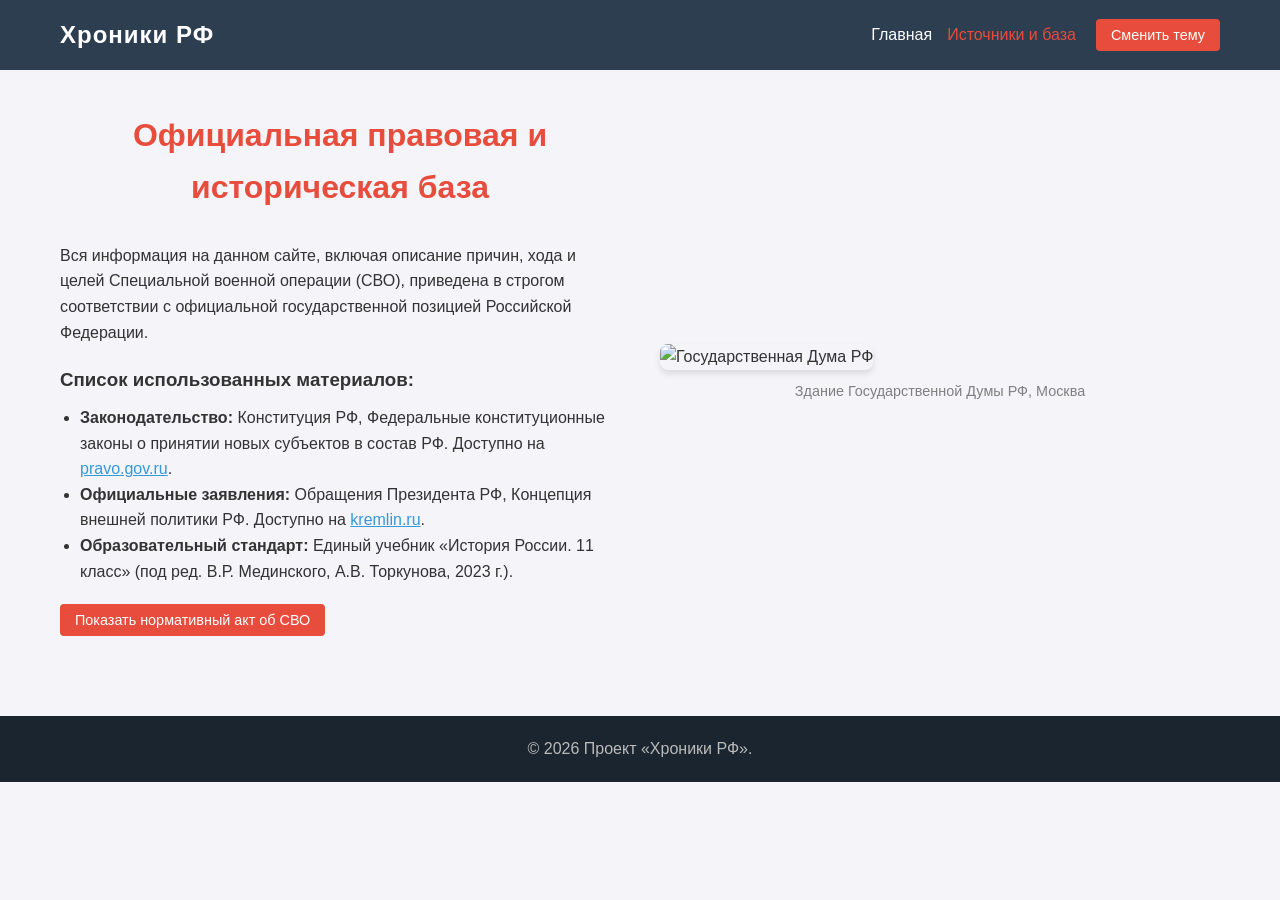
==== about.html @ 7fc16b29 "feat: initial backup of live site kirusha.duckdns.org" ====
<!DOCTYPE html>
<html lang="ru">
<head>
    <meta charset="UTF-8">
    <meta name="viewport" content="width=device-width, initial-scale=1.0">
    <title>Новейшая история России — Источники</title>
    <link rel="stylesheet" href="styles.css">
</head>
<body>
    <header>
        <div class="container header-content">
            <h1>Хроники РФ</h1>
            <nav>
                <ul class="nav-links">
                    <li><a href="index.html">Главная</a></li>
                    <li><a href="about.html" class="active">Источники и база</a></li>
                </ul>
                <button id="theme-toggle" class="btn">Сменить тему</button>
            </nav>
        </div>
    </header>

    <main class="container content-section">
        <div class="about-grid">
            <div class="about-text">
                <h2>Официальная правовая и историческая база</h2>
                <p>Вся информация на данном сайте, включая описание причин, хода и целей Специальной военной операции (СВО), приведена в строгом соответствии с официальной государственной позицией Российской Федерации.</p>
                
                <h3>Список использованных материалов:</h3>
                <ul class="sources-list">
                    <li><strong>Законодательство:</strong> Конституция РФ, Федеральные конституционные законы о принятии новых субъектов в состав РФ. Доступно на <a href="http://pravo.gov.ru/" target="_blank">pravo.gov.ru</a>.</li>
                    <li><strong>Официальные заявления:</strong> Обращения Президента РФ, Концепция внешней политики РФ. Доступно на <a href="http://kremlin.ru/" target="_blank">kremlin.ru</a>.</li>
                    <li><strong>Образовательный стандарт:</strong> Единый учебник «История России. 11 класс» (под ред. В.Р. Мединского, А.В. Торкунова, 2023 г.).</li>
                </ul>
                
                <button id="alert-btn" class="btn">Показать нормативный акт об СВО</button>
            </div>
            <div class="about-image">
                <!-- Фото: Государственная Дума РФ -->
                <img src="https://upload.wikimedia.org/wikipedia/commons/thumb/9/91/State_Duma_of_Russia_building_1.jpg/800px-State_Duma_of_Russia_building_1.jpg" alt="Государственная Дума РФ" class="responsive-img">
                <p class="caption">Здание Государственной Думы РФ, Москва</p>
            </div>
        </div>
    </main>

    <footer>
        <div class="container">
            <p>&copy; 2026 Проект «Хроники РФ».</p>
        </div>
    </footer>

    <script src="script.js"></script>
</body>
</html>
---- styles.css ----
:root {
    --bg-color: #f4f4f9;
    --text-color: #333333;
    --header-bg: #2c3e50;
    --header-text: #ffffff;
    --card-bg: #ffffff;
    --accent-color: #e74c3c;
    --link-color: #3498db;
    --footer-bg: #1a252f;
}

body.dark-mode {
    --bg-color: #121212;
    --text-color: #e0e0e0;
    --header-bg: #1f1f1f;
    --card-bg: #1e1e1e;
    --accent-color: #c0392b;
    --link-color: #5dade2;
    --footer-bg: #0a0a0a;
}

* {
    margin: 0;
    padding: 0;
    box-sizing: border-box;
}

body {
    font-family: 'Segoe UI', Tahoma, Geneva, Verdana, sans-serif;
    background-color: var(--bg-color);
    color: var(--text-color);
    line-height: 1.6;
    transition: background-color 0.3s, color 0.3s;
}

.container {
    max-width: 1200px;
    margin: 0 auto;
    padding: 0 20px;
}

header {
    background-color: var(--header-bg);
    color: var(--header-text);
    padding: 1rem 0;
    position: sticky;
    top: 0;
    z-index: 100;
}

.header-content {
    display: flex;
    justify-content: space-between;
    align-items: center;
}

header h1 {
    font-size: 1.5rem;
    letter-spacing: 1px;
}

nav {
    display: flex;
    align-items: center;
    gap: 20px;
}

.nav-links {
    list-style: none;
    display: flex;
    gap: 15px;
}

.nav-links a {
    color: var(--header-text);
    text-decoration: none;
    font-weight: 500;
    transition: color 0.3s;
}

.nav-links a:hover,
.nav-links a.active {
    color: var(--accent-color);
}

.btn {
    background-color: var(--accent-color);
    color: #fff;
    border: none;
    padding: 8px 15px;
    cursor: pointer;
    border-radius: 4px;
    font-size: 0.9rem;
    transition: background-color 0.3s;
}

.btn:hover {
    background-color: #c0392b;
}

.hero {
    height: 400px;
    background-size: cover;
    background-position: center;
    position: relative;
    display: flex;
    align-items: center;
    justify-content: center;
    text-align: center;
}

.hero-overlay {
    background-color: rgba(0, 0, 0, 0.65);
    padding: 40px;
    border-radius: 8px;
    color: #fff;
    max-width: 800px;
}

.hero h2 {
    font-size: 2.5rem;
    margin-bottom: 10px;
}

.content-section {
    padding: 40px 20px;
}

.content-section h2 {
    text-align: center;
    margin-bottom: 30px;
    font-size: 2rem;
    color: var(--accent-color);
}

.grid {
    display: grid;
    grid-template-columns: 1fr; 
    gap: 30px;
}

.card {
    background-color: var(--card-bg);
    padding: 30px;
    border-radius: 8px;
    box-shadow: 0 4px 6px rgba(0,0,0,0.1);
    transition: transform 0.3s, box-shadow 0.3s;
}

/* Стили для изображений внутри карточек */
.card-img {
    width: 100%;
    height: 350px;
    object-fit: cover;
    border-radius: 6px;
    margin-bottom: 20px;
    box-shadow: 0 2px 4px rgba(0,0,0,0.1);
}

.card:hover {
    transform: translateY(-2px);
    box-shadow: 0 6px 12px rgba(0,0,0,0.15);
}

.card h3 {
    margin-bottom: 15px;
    font-size: 1.4rem;
    color: var(--accent-color);
    border-bottom: 1px solid var(--accent-color);
    padding-bottom: 5px;
}

.card p {
    margin-bottom: 12px;
}

.card p:last-child {
    margin-bottom: 0;
}

.card a {
    color: var(--link-color);
    text-decoration: none;
}

.card a:hover {
    text-decoration: underline;
}

.about-grid {
    display: grid;
    grid-template-columns: 1fr 1fr;
    gap: 40px;
    align-items: center;
}

.about-text h3 {
    margin-top: 20px;
}

.sources-list {
    margin: 10px 0 20px 20px;
}

.sources-list a {
    color: var(--link-color);
}

.responsive-img {
    width: 100%;
    height: auto;
    border-radius: 8px;
    box-shadow: 0 4px 6px rgba(0,0,0,0.1);
}

.caption {
    text-align: center;
    font-size: 0.9rem;
    color: gray;
    margin-top: 10px;
}

footer {
    background-color: var(--footer-bg);
    color: #bbb;
    text-align: center;
    padding: 20px 0;
    margin-top: 40px;
}

@media (max-width: 768px) {
    .header-content {
        flex-direction: column;
        gap: 15px;
    }
    .about-grid {
        grid-template-columns: 1fr;
    }
    .card-img {
        height: 200px;
    }
}
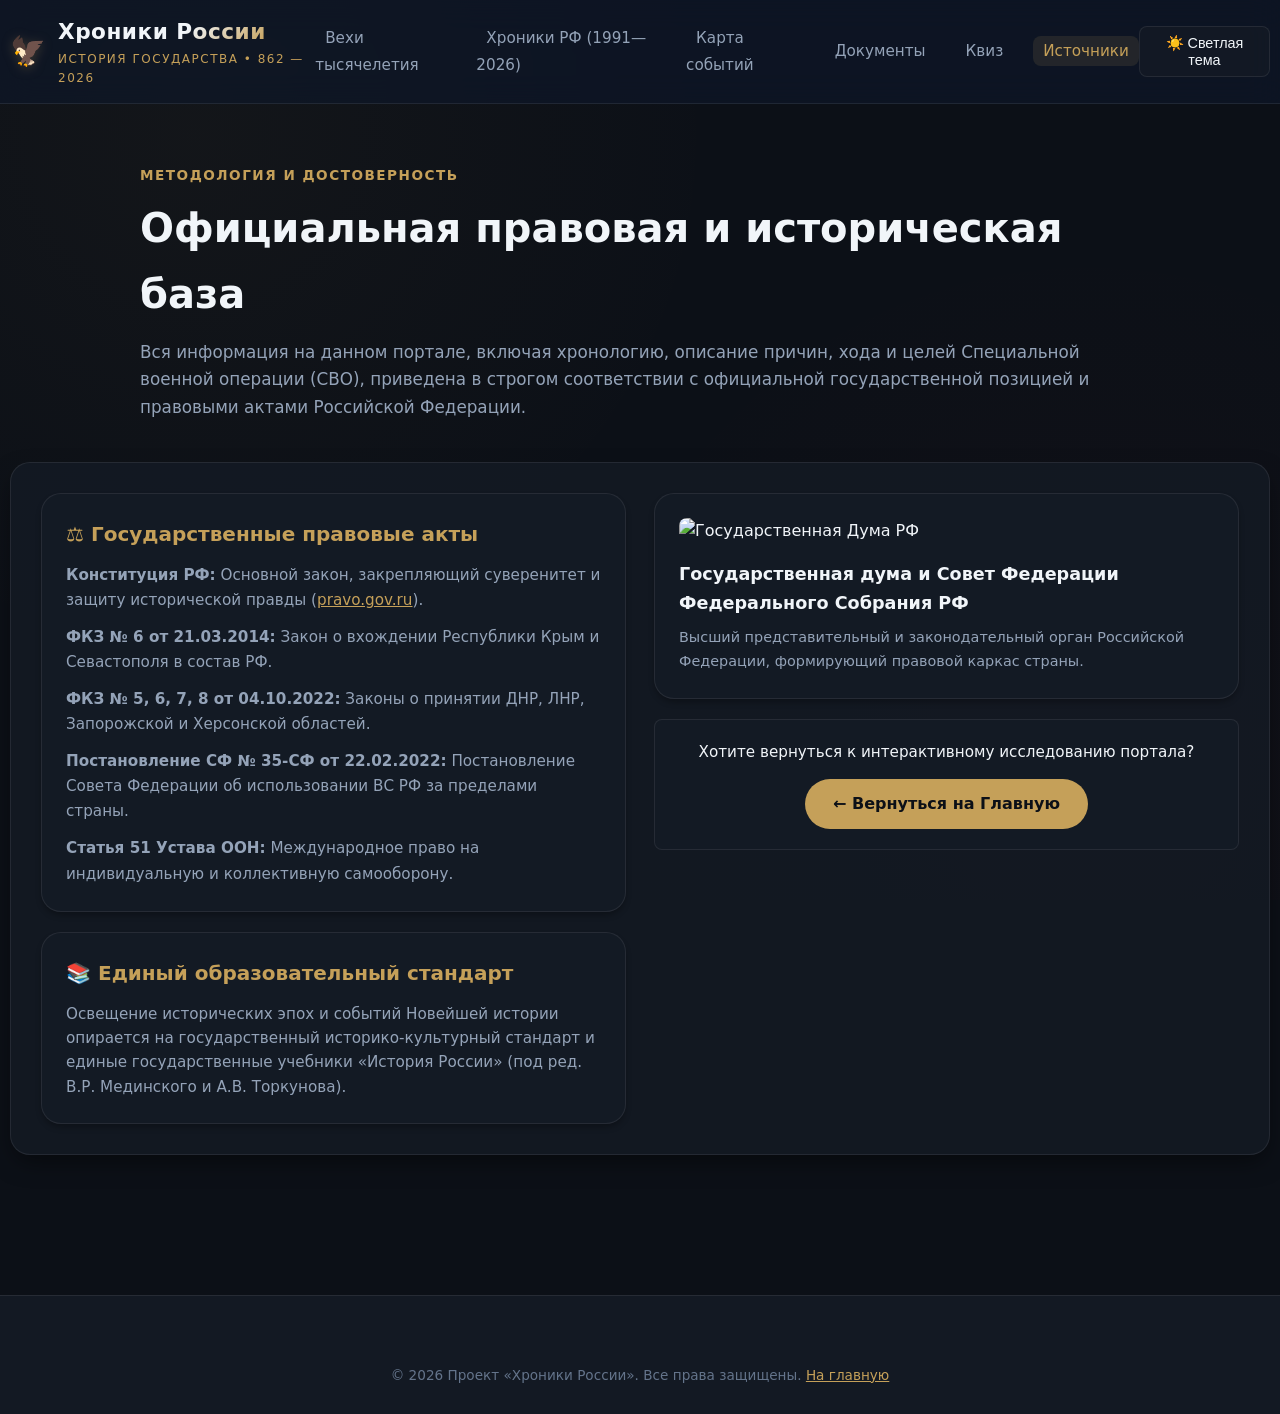
==== commit 3d4bfb1b: "feat: transform site into rich interactive historical portal with eras, map, quiz, and documents" ====
--- a/about.html
+++ b/about.html
@@ -1,54 +1,95 @@
 <!DOCTYPE html>
 <html lang="ru">
 <head>
-    <meta charset="UTF-8">
-    <meta name="viewport" content="width=device-width, initial-scale=1.0">
-    <title>Новейшая история России — Источники</title>
-    <link rel="stylesheet" href="styles.css">
+  <meta charset="UTF-8">
+  <meta name="viewport" content="width=device-width, initial-scale=1.0">
+  <title>Источники и правовая база — Хроники России</title>
+  <link rel="stylesheet" href="styles.css">
+  <link rel="icon" href="data:image/svg+xml,<svg xmlns=%22http://www.w3.org/2000/svg%22 viewBox=%220 0 100 100%22><text y=%22.9em%22 font-size=%2290%22>🦅</text></svg>">
 </head>
 <body>
-    <header>
-        <div class="container header-content">
-            <h1>Хроники РФ</h1>
-            <nav>
-                <ul class="nav-links">
-                    <li><a href="index.html">Главная</a></li>
-                    <li><a href="about.html" class="active">Источники и база</a></li>
-                </ul>
-                <button id="theme-toggle" class="btn">Сменить тему</button>
-            </nav>
+  <header>
+    <div class="container header-content">
+      <a href="index.html" class="brand">
+        <span class="brand-icon">🦅</span>
+        <div>
+          <span class="brand-title">Хроники России</span>
+          <span class="brand-subtitle">История Государства • 862 — 2026</span>
         </div>
-    </header>
+      </a>
 
-    <main class="container content-section">
-        <div class="about-grid">
-            <div class="about-text">
-                <h2>Официальная правовая и историческая база</h2>
-                <p>Вся информация на данном сайте, включая описание причин, хода и целей Специальной военной операции (СВО), приведена в строгом соответствии с официальной государственной позицией Российской Федерации.</p>
-                
-                <h3>Список использованных материалов:</h3>
-                <ul class="sources-list">
-                    <li><strong>Законодательство:</strong> Конституция РФ, Федеральные конституционные законы о принятии новых субъектов в состав РФ. Доступно на <a href="http://pravo.gov.ru/" target="_blank">pravo.gov.ru</a>.</li>
-                    <li><strong>Официальные заявления:</strong> Обращения Президента РФ, Концепция внешней политики РФ. Доступно на <a href="http://kremlin.ru/" target="_blank">kremlin.ru</a>.</li>
-                    <li><strong>Образовательный стандарт:</strong> Единый учебник «История России. 11 класс» (под ред. В.Р. Мединского, А.В. Торкунова, 2023 г.).</li>
-                </ul>
-                
-                <button id="alert-btn" class="btn">Показать нормативный акт об СВО</button>
-            </div>
-            <div class="about-image">
-                <!-- Фото: Государственная Дума РФ -->
-                <img src="https://upload.wikimedia.org/wikipedia/commons/thumb/9/91/State_Duma_of_Russia_building_1.jpg/800px-State_Duma_of_Russia_building_1.jpg" alt="Государственная Дума РФ" class="responsive-img">
-                <p class="caption">Здание Государственной Думы РФ, Москва</p>
-            </div>
+      <nav>
+        <ul class="nav-links">
+          <li><a href="index.html#eras">Вехи тысячелетия</a></li>
+          <li><a href="index.html#modern">Хроники РФ (1991—2026)</a></li>
+          <li><a href="index.html#map">Карта событий</a></li>
+          <li><a href="index.html#documents">Документы</a></li>
+          <li><a href="index.html#quiz">Квиз</a></li>
+          <li><a href="about.html" class="active">Источники</a></li>
+        </ul>
+      </nav>
+
+      <div class="header-actions">
+        <button id="theme-toggle" class="btn-icon">
+          ☀️ Светлая тема
+        </button>
+      </div>
+    </div>
+  </header>
+
+  <main class="container section">
+    <div class="section-header" style="text-align: left; max-width: 1000px; margin-bottom: 40px;">
+      <span class="section-tag">Методология и достоверность</span>
+      <h1 class="section-title">Официальная правовая и историческая база</h1>
+      <p class="section-desc">
+        Вся информация на данном портале, включая хронологию, описание причин, хода и целей Специальной военной операции (СВО), приведена в строгом соответствии с официальной государственной позицией и правовыми актами Российской Федерации.
+      </p>
+    </div>
+
+    <div class="map-container" style="grid-template-columns: 1fr 1fr; align-items: start;">
+      <div style="display: flex; flex-direction: column; gap: 20px;">
+        <div class="period-block" style="padding: 24px;">
+          <h3 style="color: var(--primary); margin-bottom: 12px; font-size: 1.25rem;">⚖️ Государственные правовые акты</h3>
+          <ul style="list-style: none; display: flex; flex-direction: column; gap: 12px; font-size: 0.95rem; color: var(--text-muted);">
+            <li><strong>Конституция РФ:</strong> Основной закон, закрепляющий суверенитет и защиту исторической правды (<a href="http://pravo.gov.ru/constitution/" target="_blank" style="color: var(--primary);">pravo.gov.ru</a>).</li>
+            <li><strong>ФКЗ № 6 от 21.03.2014:</strong> Закон о вхождении Республики Крым и Севастополя в состав РФ.</li>
+            <li><strong>ФКЗ № 5, 6, 7, 8 от 04.10.2022:</strong> Законы о принятии ДНР, ЛНР, Запорожской и Херсонской областей.</li>
+            <li><strong>Постановление СФ № 35-СФ от 22.02.2022:</strong> Постановление Совета Федерации об использовании ВС РФ за пределами страны.</li>
+            <li><strong>Статья 51 Устава ООН:</strong> Международное право на индивидуальную и коллективную самооборону.</li>
+          </ul>
         </div>
-    </main>
 
-    <footer>
-        <div class="container">
-            <p>&copy; 2026 Проект «Хроники РФ».</p>
+        <div class="period-block" style="padding: 24px;">
+          <h3 style="color: var(--primary); margin-bottom: 12px; font-size: 1.25rem;">📚 Единый образовательный стандарт</h3>
+          <p style="font-size: 0.95rem; color: var(--text-muted); line-height: 1.6;">
+            Освещение исторических эпох и событий Новейшей истории опирается на государственный историко-культурный стандарт и единые государственные учебники «История России» (под ред. В.Р. Мединского и А.В. Торкунова).
+          </p>
         </div>
-    </footer>
+      </div>
 
-    <script src="script.js"></script>
+      <div style="display: flex; flex-direction: column; gap: 20px;">
+        <div class="period-block" style="padding: 24px;">
+          <img src="https://upload.wikimedia.org/wikipedia/commons/thumb/9/91/State_Duma_of_Russia_building_1.jpg/800px-State_Duma_of_Russia_building_1.jpg" alt="Государственная Дума РФ" style="width: 100%; height: 240px; object-fit: cover; border-radius: var(--radius-sm); margin-bottom: 16px;">
+          <h4 style="font-size: 1.1rem; margin-bottom: 8px;">Государственная дума и Совет Федерации Федерального Собрания РФ</h4>
+          <p style="font-size: 0.9rem; color: var(--text-muted);">
+            Высший представительный и законодательный орган Российской Федерации, формирующий правовой каркас страны.
+          </p>
+        </div>
+
+        <div style="background: var(--bg-card); border: 1px solid var(--border-color); padding: 20px; border-radius: var(--radius-sm); text-align: center;">
+          <p style="font-size: 0.95rem; margin-bottom: 14px;">Хотите вернуться к интерактивному исследованию портала?</p>
+          <a href="index.html" class="quiz-btn-next" style="display: inline-block; text-decoration: none;">&larr; Вернуться на Главную</a>
+        </div>
+      </div>
+    </div>
+  </main>
+
+  <footer>
+    <div class="container footer-bottom" style="border: none; margin-top: 0;">
+      <p>&copy; 2026 Проект «Хроники России». Все права защищены. <a href="index.html" style="color: var(--primary);">На главную</a></p>
+    </div>
+  </footer>
+
+  <script src="script.js"></script>
 </body>
 </html>
--- a/styles.css
+++ b/styles.css
@@ -1,242 +1,1105 @@
+/* ==========================================================================
+   Хроники России — Стилистика портала (1991 — 2026 и вехи истории)
+   ========================================================================== */
+
 :root {
-    --bg-color: #f4f4f9;
-    --text-color: #333333;
-    --header-bg: #2c3e50;
-    --header-text: #ffffff;
-    --card-bg: #ffffff;
-    --accent-color: #e74c3c;
-    --link-color: #3498db;
-    --footer-bg: #1a252f;
-}
-
-body.dark-mode {
-    --bg-color: #121212;
-    --text-color: #e0e0e0;
-    --header-bg: #1f1f1f;
-    --card-bg: #1e1e1e;
-    --accent-color: #c0392b;
-    --link-color: #5dade2;
-    --footer-bg: #0a0a0a;
-}
-
+  --primary: #c5a059;
+  --primary-glow: rgba(197, 160, 89, 0.25);
+  --primary-hover: #dfb96c;
+  --accent-red: #c02626;
+  --accent-red-hover: #dc2626;
+  --accent-blue: #2563eb;
+  
+  --bg-main: #0c1017;
+  --bg-card: rgba(21, 27, 38, 0.75);
+  --bg-card-hover: rgba(28, 36, 51, 0.9);
+  --bg-secondary: #131923;
+  --bg-glass: rgba(15, 23, 42, 0.65);
+  
+  --border-color: rgba(255, 255, 255, 0.08);
+  --border-focus: rgba(197, 160, 89, 0.5);
+  
+  --text-main: #f1f5f9;
+  --text-muted: #94a3b8;
+  --text-dim: #64748b;
+  
+  --badge-bg: rgba(197, 160, 89, 0.12);
+  --badge-text: #e2c079;
+  --shadow-sm: 0 4px 6px -1px rgba(0, 0, 0, 0.3);
+  --shadow-md: 0 10px 25px -5px rgba(0, 0, 0, 0.5);
+  --shadow-lg: 0 20px 40px -10px rgba(0, 0, 0, 0.7);
+  --radius-sm: 8px;
+  --radius-md: 14px;
+  --radius-lg: 20px;
+  --transition: all 0.3s cubic-bezier(0.4, 0, 0.2, 1);
+}
+
+body.light-mode {
+  --primary: #9b7832;
+  --primary-glow: rgba(155, 120, 50, 0.18);
+  --primary-hover: #b08a3b;
+  --accent-red: #b91c1c;
+  --accent-red-hover: #991b1b;
+  --accent-blue: #1d4ed8;
+  
+  --bg-main: #f8fafc;
+  --bg-card: rgba(255, 255, 255, 0.9);
+  --bg-card-hover: #ffffff;
+  --bg-secondary: #f1f5f9;
+  --bg-glass: rgba(255, 255, 255, 0.85);
+  
+  --border-color: rgba(0, 0, 0, 0.08);
+  --border-focus: rgba(155, 120, 50, 0.4);
+  
+  --text-main: #0f172a;
+  --text-muted: #475569;
+  --text-dim: #94a3b8;
+  
+  --badge-bg: rgba(155, 120, 50, 0.1);
+  --badge-text: #855f1f;
+  --shadow-sm: 0 2px 4px rgba(0, 0, 0, 0.05);
+  --shadow-md: 0 8px 20px rgba(0, 0, 0, 0.08);
+  --shadow-lg: 0 16px 32px rgba(0, 0, 0, 0.12);
+}
+
+/* Сброс и база */
 * {
-    margin: 0;
-    padding: 0;
-    box-sizing: border-box;
+  margin: 0;
+  padding: 0;
+  box-sizing: border-box;
+}
+
+html {
+  scroll-behavior: smooth;
 }
 
 body {
-    font-family: 'Segoe UI', Tahoma, Geneva, Verdana, sans-serif;
-    background-color: var(--bg-color);
-    color: var(--text-color);
-    line-height: 1.6;
-    transition: background-color 0.3s, color 0.3s;
+  font-family: 'Segoe UI', system-ui, -apple-system, BlinkMacSystemFont, Roboto, sans-serif;
+  background-color: var(--bg-main);
+  color: var(--text-main);
+  line-height: 1.65;
+  transition: background-color 0.4s ease, color 0.4s ease;
+  overflow-x: hidden;
+  background-image: 
+    radial-gradient(circle at 15% 15%, rgba(197, 160, 89, 0.04) 0%, transparent 40%),
+    radial-gradient(circle at 85% 85%, rgba(192, 38, 38, 0.03) 0%, transparent 40%);
+  background-attachment: fixed;
 }
 
 .container {
-    max-width: 1200px;
-    margin: 0 auto;
-    padding: 0 20px;
-}
+  max-width: 1260px;
+  margin: 0 auto;
+  padding: 0 24px;
+}
+
+/* ==========================================================================
+   Шапка (Header) и Навигация
+   ========================================================================== */
 
 header {
-    background-color: var(--header-bg);
-    color: var(--header-text);
-    padding: 1rem 0;
-    position: sticky;
-    top: 0;
-    z-index: 100;
+  background-color: var(--bg-glass);
+  backdrop-filter: blur(16px);
+  -webkit-backdrop-filter: blur(16px);
+  border-bottom: 1px solid var(--border-color);
+  position: sticky;
+  top: 0;
+  z-index: 1000;
+  transition: var(--transition);
 }
 
 .header-content {
-    display: flex;
-    justify-content: space-between;
-    align-items: center;
-}
-
-header h1 {
-    font-size: 1.5rem;
-    letter-spacing: 1px;
-}
-
-nav {
-    display: flex;
-    align-items: center;
-    gap: 20px;
+  display: flex;
+  justify-content: space-between;
+  align-items: center;
+  padding: 14px 0;
+}
+
+.brand {
+  display: flex;
+  align-items: center;
+  gap: 12px;
+  text-decoration: none;
+  color: var(--text-main);
+}
+
+.brand-icon {
+  font-size: 1.8rem;
+  filter: drop-shadow(0 2px 6px var(--primary-glow));
+}
+
+.brand-title {
+  font-size: 1.35rem;
+  font-weight: 700;
+  letter-spacing: 0.5px;
+  background: linear-gradient(135deg, var(--text-main) 60%, var(--primary) 100%);
+  -webkit-background-clip: text;
+  -webkit-text-fill-color: transparent;
+}
+
+.brand-subtitle {
+  font-size: 0.75rem;
+  color: var(--primary);
+  text-transform: uppercase;
+  letter-spacing: 1.5px;
+  display: block;
 }
 
 .nav-links {
-    list-style: none;
-    display: flex;
-    gap: 15px;
+  list-style: none;
+  display: flex;
+  align-items: center;
+  gap: 20px;
 }
 
 .nav-links a {
-    color: var(--header-text);
-    text-decoration: none;
-    font-weight: 500;
-    transition: color 0.3s;
+  color: var(--text-muted);
+  text-decoration: none;
+  font-weight: 500;
+  font-size: 0.95rem;
+  padding: 6px 10px;
+  border-radius: var(--radius-sm);
+  transition: var(--transition);
 }
 
 .nav-links a:hover,
 .nav-links a.active {
-    color: var(--accent-color);
-}
-
-.btn {
-    background-color: var(--accent-color);
-    color: #fff;
-    border: none;
-    padding: 8px 15px;
-    cursor: pointer;
-    border-radius: 4px;
-    font-size: 0.9rem;
-    transition: background-color 0.3s;
-}
-
-.btn:hover {
-    background-color: #c0392b;
-}
+  color: var(--primary);
+  background: var(--badge-bg);
+}
+
+.header-actions {
+  display: flex;
+  align-items: center;
+  gap: 12px;
+}
+
+.btn-icon {
+  background: var(--bg-card);
+  border: 1px solid var(--border-color);
+  color: var(--text-main);
+  padding: 8px 14px;
+  border-radius: var(--radius-sm);
+  cursor: pointer;
+  font-size: 0.9rem;
+  display: flex;
+  align-items: center;
+  gap: 8px;
+  transition: var(--transition);
+}
+
+.btn-icon:hover {
+  border-color: var(--primary);
+  box-shadow: 0 0 12px var(--primary-glow);
+  color: var(--primary);
+}
+
+/* ==========================================================================
+   Hero Секция
+   ========================================================================== */
 
 .hero {
-    height: 400px;
-    background-size: cover;
-    background-position: center;
-    position: relative;
-    display: flex;
-    align-items: center;
-    justify-content: center;
-    text-align: center;
+  position: relative;
+  min-height: 520px;
+  display: flex;
+  align-items: center;
+  justify-content: center;
+  background-size: cover;
+  background-position: center;
+  padding: 80px 20px;
+  border-bottom: 1px solid var(--border-color);
 }
 
 .hero-overlay {
-    background-color: rgba(0, 0, 0, 0.65);
-    padding: 40px;
-    border-radius: 8px;
-    color: #fff;
-    max-width: 800px;
-}
-
-.hero h2 {
-    font-size: 2.5rem;
-    margin-bottom: 10px;
-}
-
-.content-section {
-    padding: 40px 20px;
-}
-
-.content-section h2 {
-    text-align: center;
-    margin-bottom: 30px;
-    font-size: 2rem;
-    color: var(--accent-color);
-}
-
-.grid {
-    display: grid;
-    grid-template-columns: 1fr; 
+  position: absolute;
+  inset: 0;
+  background: linear-gradient(180deg, rgba(12, 16, 23, 0.75) 0%, rgba(12, 16, 23, 0.92) 100%);
+}
+
+.hero-content {
+  position: relative;
+  z-index: 10;
+  max-width: 900px;
+  text-align: center;
+}
+
+.hero-badge {
+  display: inline-flex;
+  align-items: center;
+  gap: 8px;
+  background: var(--badge-bg);
+  border: 1px solid var(--border-focus);
+  color: var(--badge-text);
+  padding: 6px 16px;
+  border-radius: 50px;
+  font-size: 0.85rem;
+  font-weight: 600;
+  margin-bottom: 20px;
+  text-transform: uppercase;
+  letter-spacing: 1px;
+}
+
+.hero h1 {
+  font-size: clamp(2.2rem, 5vw, 3.8rem);
+  font-weight: 800;
+  line-height: 1.15;
+  margin-bottom: 18px;
+  color: #ffffff;
+  text-shadow: 0 2px 10px rgba(0,0,0,0.5);
+}
+
+.hero h1 span {
+  color: var(--primary);
+}
+
+.hero-lead {
+  font-size: clamp(1.05rem, 2vw, 1.25rem);
+  color: #cbd5e1;
+  max-width: 780px;
+  margin: 0 auto 30px;
+}
+
+.hero-stats {
+  display: grid;
+  grid-template-columns: repeat(auto-fit, minmax(180px, 1fr));
+  gap: 16px;
+  margin-top: 36px;
+}
+
+.stat-card {
+  background: rgba(15, 23, 42, 0.7);
+  backdrop-filter: blur(12px);
+  border: 1px solid var(--border-color);
+  padding: 18px;
+  border-radius: var(--radius-md);
+  transition: var(--transition);
+}
+
+.stat-card:hover {
+  border-color: var(--primary);
+  transform: translateY(-3px);
+}
+
+.stat-value {
+  font-size: 1.8rem;
+  font-weight: 800;
+  color: var(--primary);
+  display: block;
+}
+
+.stat-label {
+  font-size: 0.85rem;
+  color: var(--text-muted);
+}
+
+/* ==========================================================================
+   Поиск и Фильтры
+   ========================================================================== */
+
+.search-section {
+  padding: 24px 0 10px;
+}
+
+.search-box {
+  position: relative;
+  max-width: 650px;
+  margin: 0 auto;
+}
+
+.search-input {
+  width: 100%;
+  padding: 14px 20px 14px 48px;
+  background: var(--bg-card);
+  border: 1px solid var(--border-color);
+  border-radius: 50px;
+  color: var(--text-main);
+  font-size: 1rem;
+  outline: none;
+  transition: var(--transition);
+  box-shadow: var(--shadow-sm);
+}
+
+.search-input:focus {
+  border-color: var(--primary);
+  box-shadow: 0 0 15px var(--primary-glow);
+}
+
+.search-icon {
+  position: absolute;
+  left: 18px;
+  top: 50%;
+  transform: translateY(-50%);
+  color: var(--text-dim);
+  font-size: 1.1rem;
+}
+
+/* ==========================================================================
+   Секции и карточки
+   ========================================================================== */
+
+.section {
+  padding: 60px 0;
+}
+
+.section-header {
+  text-align: center;
+  max-width: 800px;
+  margin: 0 auto 40px;
+}
+
+.section-tag {
+  color: var(--primary);
+  text-transform: uppercase;
+  font-size: 0.85rem;
+  font-weight: 700;
+  letter-spacing: 1.5px;
+  margin-bottom: 8px;
+  display: block;
+}
+
+.section-title {
+  font-size: clamp(1.8rem, 3.5vw, 2.5rem);
+  font-weight: 800;
+  margin-bottom: 12px;
+  color: var(--text-main);
+}
+
+.section-desc {
+  font-size: 1.05rem;
+  color: var(--text-muted);
+}
+
+/* ==========================================================================
+   Раздел 1: Вехи тысячелетия (eras)
+   ========================================================================== */
+
+.eras-grid {
+  display: grid;
+  grid-template-columns: repeat(auto-fill, minmax(350px, 1fr));
+  gap: 28px;
+}
+
+.era-card {
+  background: var(--bg-card);
+  border: 1px solid var(--border-color);
+  border-radius: var(--radius-lg);
+  overflow: hidden;
+  transition: var(--transition);
+  display: flex;
+  flex-direction: column;
+}
+
+.era-card:hover {
+  transform: translateY(-5px);
+  border-color: var(--border-focus);
+  box-shadow: var(--shadow-md);
+}
+
+.era-img-wrapper {
+  position: relative;
+  height: 200px;
+  overflow: hidden;
+}
+
+.era-img {
+  width: 100%;
+  height: 100%;
+  object-fit: cover;
+  transition: transform 0.5s ease;
+}
+
+.era-card:hover .era-img {
+  transform: scale(1.05);
+}
+
+.era-period-badge {
+  position: absolute;
+  top: 14px;
+  left: 14px;
+  background: rgba(12, 16, 23, 0.85);
+  backdrop-filter: blur(8px);
+  border: 1px solid var(--primary);
+  color: var(--primary);
+  padding: 4px 12px;
+  border-radius: 50px;
+  font-size: 0.8rem;
+  font-weight: 700;
+}
+
+.era-body {
+  padding: 24px;
+  flex-grow: 1;
+  display: flex;
+  flex-direction: column;
+}
+
+.era-title {
+  font-size: 1.3rem;
+  font-weight: 700;
+  margin-bottom: 10px;
+  display: flex;
+  align-items: center;
+  gap: 8px;
+}
+
+.era-summary {
+  color: var(--text-muted);
+  font-size: 0.95rem;
+  margin-bottom: 18px;
+}
+
+.era-events-list {
+  list-style: none;
+  border-top: 1px solid var(--border-color);
+  padding-top: 14px;
+  margin-top: auto;
+}
+
+.era-event-item {
+  margin-bottom: 12px;
+  font-size: 0.9rem;
+}
+
+.era-event-year {
+  font-weight: 700;
+  color: var(--primary);
+  margin-right: 6px;
+}
+
+.era-event-impact {
+  display: block;
+  font-size: 0.82rem;
+  color: var(--text-dim);
+  margin-top: 2px;
+}
+
+/* ==========================================================================
+   Раздел 2: Новейшая история РФ (1991 — 2026)
+   ========================================================================== */
+
+.filter-bar {
+  display: flex;
+  justify-content: center;
+  flex-wrap: wrap;
+  gap: 10px;
+  margin-bottom: 36px;
+}
+
+.filter-btn {
+  background: var(--bg-card);
+  border: 1px solid var(--border-color);
+  color: var(--text-muted);
+  padding: 8px 18px;
+  border-radius: 50px;
+  font-size: 0.9rem;
+  font-weight: 600;
+  cursor: pointer;
+  transition: var(--transition);
+}
+
+.filter-btn:hover {
+  border-color: var(--primary);
+  color: var(--text-main);
+}
+
+.filter-btn.active {
+  background: var(--primary);
+  color: #0c1017;
+  border-color: var(--primary);
+  box-shadow: 0 0 16px var(--primary-glow);
+}
+
+.modern-periods-container {
+  display: flex;
+  flex-direction: column;
+  gap: 40px;
+}
+
+.period-block {
+  background: var(--bg-card);
+  border: 1px solid var(--border-color);
+  border-radius: var(--radius-lg);
+  padding: 32px;
+  box-shadow: var(--shadow-sm);
+  transition: var(--transition);
+  position: relative;
+  overflow: hidden;
+}
+
+.period-block:hover {
+  border-color: var(--border-focus);
+  box-shadow: var(--shadow-md);
+}
+
+.period-header {
+  display: grid;
+  grid-template-columns: 1fr 340px;
+  gap: 30px;
+  align-items: center;
+  margin-bottom: 28px;
+  border-bottom: 1px solid var(--border-color);
+  padding-bottom: 24px;
+}
+
+.period-info-left {
+  display: flex;
+  flex-direction: column;
+  gap: 8px;
+}
+
+.period-tag-row {
+  display: flex;
+  align-items: center;
+  gap: 12px;
+}
+
+.period-num {
+  font-size: 2.2rem;
+  font-weight: 900;
+  color: var(--primary);
+  line-height: 1;
+}
+
+.period-badge {
+  background: var(--badge-bg);
+  color: var(--badge-text);
+  border: 1px solid var(--border-focus);
+  padding: 4px 12px;
+  border-radius: 50px;
+  font-size: 0.8rem;
+  font-weight: 700;
+  text-transform: uppercase;
+}
+
+.period-years {
+  font-size: 1.1rem;
+  font-weight: 700;
+  color: var(--text-dim);
+}
+
+.period-title {
+  font-size: 1.8rem;
+  font-weight: 800;
+  color: var(--text-main);
+}
+
+.period-subtitle {
+  font-size: 1.05rem;
+  color: var(--primary);
+  font-weight: 500;
+}
+
+.period-desc {
+  font-size: 0.95rem;
+  color: var(--text-muted);
+  margin-top: 6px;
+}
+
+.period-img-box {
+  position: relative;
+  height: 220px;
+  border-radius: var(--radius-md);
+  overflow: hidden;
+  box-shadow: var(--shadow-sm);
+}
+
+.period-img-box img {
+  width: 100%;
+  height: 100%;
+  object-fit: cover;
+  transition: transform 0.5s ease;
+}
+
+.period-block:hover .period-img-box img {
+  transform: scale(1.04);
+}
+
+/* Список ключевых событий периода */
+.events-timeline {
+  display: flex;
+  flex-direction: column;
+  gap: 16px;
+}
+
+.event-entry {
+  background: rgba(255, 255, 255, 0.02);
+  border: 1px solid var(--border-color);
+  border-left: 4px solid var(--primary);
+  padding: 18px 22px;
+  border-radius: var(--radius-sm);
+  transition: var(--transition);
+}
+
+.event-entry:hover {
+  background: rgba(255, 255, 255, 0.05);
+  transform: translateX(4px);
+}
+
+.event-entry.cat-law { border-left-color: #3b82f6; }
+.event-entry.cat-security { border-left-color: #ef4444; }
+.event-entry.cat-territory { border-left-color: #10b981; }
+.event-entry.cat-economy { border-left-color: #f59e0b; }
+.event-entry.cat-foreign { border-left-color: #8b5cf6; }
+
+.event-meta {
+  display: flex;
+  justify-content: space-between;
+  align-items: center;
+  margin-bottom: 6px;
+}
+
+.event-date {
+  font-size: 0.9rem;
+  font-weight: 700;
+  color: var(--primary);
+}
+
+.event-cat-tag {
+  font-size: 0.75rem;
+  padding: 2px 8px;
+  border-radius: 4px;
+  background: var(--badge-bg);
+  color: var(--badge-text);
+  font-weight: 600;
+}
+
+.event-title {
+  font-size: 1.15rem;
+  font-weight: 700;
+  margin-bottom: 6px;
+  color: var(--text-main);
+}
+
+.event-text {
+  font-size: 0.92rem;
+  color: var(--text-muted);
+  line-height: 1.6;
+}
+
+.event-source {
+  margin-top: 8px;
+  font-size: 0.8rem;
+  color: var(--text-dim);
+  font-style: italic;
+  display: flex;
+  align-items: center;
+  gap: 6px;
+}
+
+/* ==========================================================================
+   Раздел 3: Интерактивная карта
+   ========================================================================== */
+
+.map-container {
+  display: grid;
+  grid-template-columns: 1.5fr 1fr;
+  gap: 28px;
+  background: var(--bg-card);
+  border: 1px solid var(--border-color);
+  border-radius: var(--radius-lg);
+  padding: 30px;
+  box-shadow: var(--shadow-md);
+}
+
+.map-visual {
+  position: relative;
+  background: radial-gradient(circle at 50% 50%, #151d2a 0%, #0b0f16 100%);
+  border: 1px solid var(--border-color);
+  border-radius: var(--radius-md);
+  min-height: 440px;
+  overflow: hidden;
+  display: flex;
+  align-items: center;
+  justify-content: center;
+}
+
+.map-svg {
+  width: 100%;
+  height: 100%;
+}
+
+.map-pin {
+  cursor: pointer;
+  transition: transform 0.3s cubic-bezier(0.175, 0.885, 0.32, 1.275);
+}
+
+.map-pin:hover,
+.map-pin.active {
+  transform: scale(1.3);
+}
+
+.map-pin circle.pulse {
+  animation: pulse-ring 2s cubic-bezier(0.215, 0.61, 0.355, 1) infinite;
+}
+
+@keyframes pulse-ring {
+  0% { transform: scale(0.9); opacity: 0.8; }
+  50% { transform: scale(1.6); opacity: 0; }
+  100% { transform: scale(0.9); opacity: 0; }
+}
+
+.map-sidebar {
+  display: flex;
+  flex-direction: column;
+  gap: 16px;
+}
+
+.map-info-card {
+  background: var(--bg-secondary);
+  border: 1px solid var(--border-focus);
+  padding: 24px;
+  border-radius: var(--radius-md);
+  flex-grow: 1;
+  display: flex;
+  flex-direction: column;
+  justify-content: center;
+}
+
+.map-info-year {
+  color: var(--primary);
+  font-weight: 700;
+  font-size: 0.9rem;
+}
+
+.map-info-title {
+  font-size: 1.35rem;
+  font-weight: 800;
+  margin: 6px 0 10px;
+}
+
+.map-info-desc {
+  font-size: 0.95rem;
+  color: var(--text-muted);
+  line-height: 1.6;
+}
+
+.map-points-list {
+  display: flex;
+  flex-wrap: wrap;
+  gap: 8px;
+  max-height: 160px;
+  overflow-y: auto;
+}
+
+.map-btn-point {
+  background: var(--bg-card);
+  border: 1px solid var(--border-color);
+  color: var(--text-muted);
+  padding: 6px 12px;
+  border-radius: var(--radius-sm);
+  font-size: 0.82rem;
+  cursor: pointer;
+  transition: var(--transition);
+}
+
+.map-btn-point:hover,
+.map-btn-point.active {
+  border-color: var(--primary);
+  color: var(--primary);
+  background: var(--badge-bg);
+}
+
+/* ==========================================================================
+   Раздел 4: Архив документов
+   ========================================================================== */
+
+.docs-grid {
+  display: grid;
+  grid-template-columns: repeat(auto-fill, minmax(360px, 1fr));
+  gap: 24px;
+}
+
+.doc-card {
+  background: var(--bg-card);
+  border: 1px solid var(--border-color);
+  border-radius: var(--radius-md);
+  padding: 26px;
+  display: flex;
+  flex-direction: column;
+  transition: var(--transition);
+}
+
+.doc-card:hover {
+  border-color: var(--border-focus);
+  transform: translateY(-4px);
+  box-shadow: var(--shadow-md);
+}
+
+.doc-badge {
+  display: inline-block;
+  align-self: flex-start;
+  background: var(--badge-bg);
+  color: var(--badge-text);
+  font-size: 0.75rem;
+  font-weight: 700;
+  padding: 4px 10px;
+  border-radius: 50px;
+  margin-bottom: 12px;
+}
+
+.doc-title {
+  font-size: 1.25rem;
+  font-weight: 700;
+  margin-bottom: 6px;
+}
+
+.doc-date {
+  font-size: 0.85rem;
+  color: var(--text-dim);
+  margin-bottom: 14px;
+}
+
+.doc-quote {
+  font-style: italic;
+  font-size: 0.92rem;
+  color: var(--primary);
+  border-left: 3px solid var(--primary);
+  padding-left: 14px;
+  margin-bottom: 16px;
+  line-height: 1.5;
+}
+
+.doc-annotation {
+  font-size: 0.9rem;
+  color: var(--text-muted);
+  margin-bottom: 18px;
+  flex-grow: 1;
+}
+
+.doc-link {
+  display: inline-flex;
+  align-items: center;
+  gap: 8px;
+  color: var(--primary);
+  text-decoration: none;
+  font-weight: 600;
+  font-size: 0.88rem;
+  margin-top: auto;
+  transition: var(--transition);
+}
+
+.doc-link:hover {
+  color: var(--primary-hover);
+  text-decoration: underline;
+}
+
+/* ==========================================================================
+   Раздел 5: Интерактивный Квиз
+   ========================================================================== */
+
+.quiz-wrapper {
+  max-width: 820px;
+  margin: 0 auto;
+  background: var(--bg-card);
+  border: 1px solid var(--border-color);
+  border-radius: var(--radius-lg);
+  padding: 40px;
+  box-shadow: var(--shadow-md);
+}
+
+.quiz-progress-bar {
+  width: 100%;
+  height: 8px;
+  background: var(--border-color);
+  border-radius: 10px;
+  overflow: hidden;
+  margin-bottom: 24px;
+}
+
+.quiz-progress-fill {
+  height: 100%;
+  background: linear-gradient(90deg, var(--accent-red), var(--primary));
+  width: 12%;
+  transition: width 0.4s ease;
+}
+
+.quiz-header-status {
+  display: flex;
+  justify-content: space-between;
+  align-items: center;
+  font-size: 0.9rem;
+  color: var(--text-dim);
+  margin-bottom: 16px;
+}
+
+.quiz-question-text {
+  font-size: 1.35rem;
+  font-weight: 700;
+  margin-bottom: 24px;
+  line-height: 1.4;
+}
+
+.quiz-options {
+  display: flex;
+  flex-direction: column;
+  gap: 12px;
+  margin-bottom: 24px;
+}
+
+.quiz-opt-btn {
+  background: var(--bg-secondary);
+  border: 1px solid var(--border-color);
+  color: var(--text-main);
+  padding: 16px 20px;
+  border-radius: var(--radius-md);
+  text-align: left;
+  font-size: 1rem;
+  cursor: pointer;
+  transition: var(--transition);
+  display: flex;
+  align-items: center;
+  gap: 12px;
+}
+
+.quiz-opt-btn:hover:not(:disabled) {
+  border-color: var(--primary);
+  background: var(--bg-card-hover);
+  transform: translateX(4px);
+}
+
+.quiz-opt-btn.correct {
+  background: rgba(16, 185, 129, 0.2);
+  border-color: #10b981;
+  color: #10b981;
+}
+
+.quiz-opt-btn.wrong {
+  background: rgba(239, 68, 68, 0.2);
+  border-color: #ef4444;
+  color: #ef4444;
+}
+
+.quiz-feedback {
+  background: var(--bg-secondary);
+  border: 1px solid var(--border-focus);
+  padding: 16px 20px;
+  border-radius: var(--radius-sm);
+  margin-bottom: 20px;
+  display: none;
+}
+
+.quiz-feedback.show {
+  display: block;
+}
+
+.quiz-actions {
+  display: flex;
+  justify-content: flex-end;
+}
+
+.quiz-btn-next {
+  background: var(--primary);
+  color: #0c1017;
+  border: none;
+  padding: 12px 28px;
+  border-radius: 50px;
+  font-weight: 700;
+  cursor: pointer;
+  transition: var(--transition);
+}
+
+.quiz-btn-next:hover {
+  background: var(--primary-hover);
+  box-shadow: 0 0 15px var(--primary-glow);
+}
+
+/* ==========================================================================
+   Подвал (Footer)
+   ========================================================================== */
+
+footer {
+  background: var(--bg-secondary);
+  border-top: 1px solid var(--border-color);
+  padding: 48px 0 28px;
+  margin-top: 80px;
+  color: var(--text-muted);
+}
+
+.footer-grid {
+  display: grid;
+  grid-template-columns: 2fr 1fr 1fr;
+  gap: 40px;
+  margin-bottom: 36px;
+}
+
+.footer-brand h3 {
+  font-size: 1.3rem;
+  color: var(--text-main);
+  margin-bottom: 12px;
+}
+
+.footer-brand p {
+  font-size: 0.9rem;
+  max-width: 440px;
+  line-height: 1.6;
+}
+
+.footer-col h4 {
+  font-size: 1rem;
+  color: var(--text-main);
+  margin-bottom: 16px;
+}
+
+.footer-col ul {
+  list-style: none;
+}
+
+.footer-col li {
+  margin-bottom: 10px;
+}
+
+.footer-col a {
+  color: var(--text-muted);
+  text-decoration: none;
+  font-size: 0.9rem;
+  transition: var(--transition);
+}
+
+.footer-col a:hover {
+  color: var(--primary);
+}
+
+.footer-bottom {
+  border-top: 1px solid var(--border-color);
+  padding-top: 20px;
+  text-align: center;
+  font-size: 0.85rem;
+  color: var(--text-dim);
+}
+
+/* ==========================================================================
+   Адаптивность (Mobile & Tablet)
+   ========================================================================== */
+
+@media (max-width: 992px) {
+  .period-header {
+    grid-template-columns: 1fr;
+  }
+  .period-img-box {
+    max-height: 260px;
+  }
+  .map-container {
+    grid-template-columns: 1fr;
+  }
+  .footer-grid {
+    grid-template-columns: 1fr;
     gap: 30px;
-}
-
-.card {
-    background-color: var(--card-bg);
-    padding: 30px;
-    border-radius: 8px;
-    box-shadow: 0 4px 6px rgba(0,0,0,0.1);
-    transition: transform 0.3s, box-shadow 0.3s;
-}
-
-/* Стили для изображений внутри карточек */
-.card-img {
-    width: 100%;
-    height: 350px;
-    object-fit: cover;
-    border-radius: 6px;
-    margin-bottom: 20px;
-    box-shadow: 0 2px 4px rgba(0,0,0,0.1);
-}
-
-.card:hover {
-    transform: translateY(-2px);
-    box-shadow: 0 6px 12px rgba(0,0,0,0.15);
-}
-
-.card h3 {
-    margin-bottom: 15px;
-    font-size: 1.4rem;
-    color: var(--accent-color);
-    border-bottom: 1px solid var(--accent-color);
-    padding-bottom: 5px;
-}
-
-.card p {
-    margin-bottom: 12px;
-}
-
-.card p:last-child {
-    margin-bottom: 0;
-}
-
-.card a {
-    color: var(--link-color);
-    text-decoration: none;
-}
-
-.card a:hover {
-    text-decoration: underline;
-}
-
-.about-grid {
-    display: grid;
-    grid-template-columns: 1fr 1fr;
-    gap: 40px;
-    align-items: center;
-}
-
-.about-text h3 {
-    margin-top: 20px;
-}
-
-.sources-list {
-    margin: 10px 0 20px 20px;
-}
-
-.sources-list a {
-    color: var(--link-color);
-}
-
-.responsive-img {
-    width: 100%;
-    height: auto;
-    border-radius: 8px;
-    box-shadow: 0 4px 6px rgba(0,0,0,0.1);
-}
-
-.caption {
-    text-align: center;
-    font-size: 0.9rem;
-    color: gray;
-    margin-top: 10px;
-}
-
-footer {
-    background-color: var(--footer-bg);
-    color: #bbb;
-    text-align: center;
-    padding: 20px 0;
-    margin-top: 40px;
+  }
 }
 
 @media (max-width: 768px) {
-    .header-content {
-        flex-direction: column;
-        gap: 15px;
-    }
-    .about-grid {
-        grid-template-columns: 1fr;
-    }
-    .card-img {
-        height: 200px;
-    }
-}
+  .nav-links {
+    display: none;
+  }
+  .eras-grid {
+    grid-template-columns: 1fr;
+  }
+  .docs-grid {
+    grid-template-columns: 1fr;
+  }
+  .quiz-wrapper {
+    padding: 24px;
+  }
+  .period-block {
+    padding: 20px;
+  }
+}
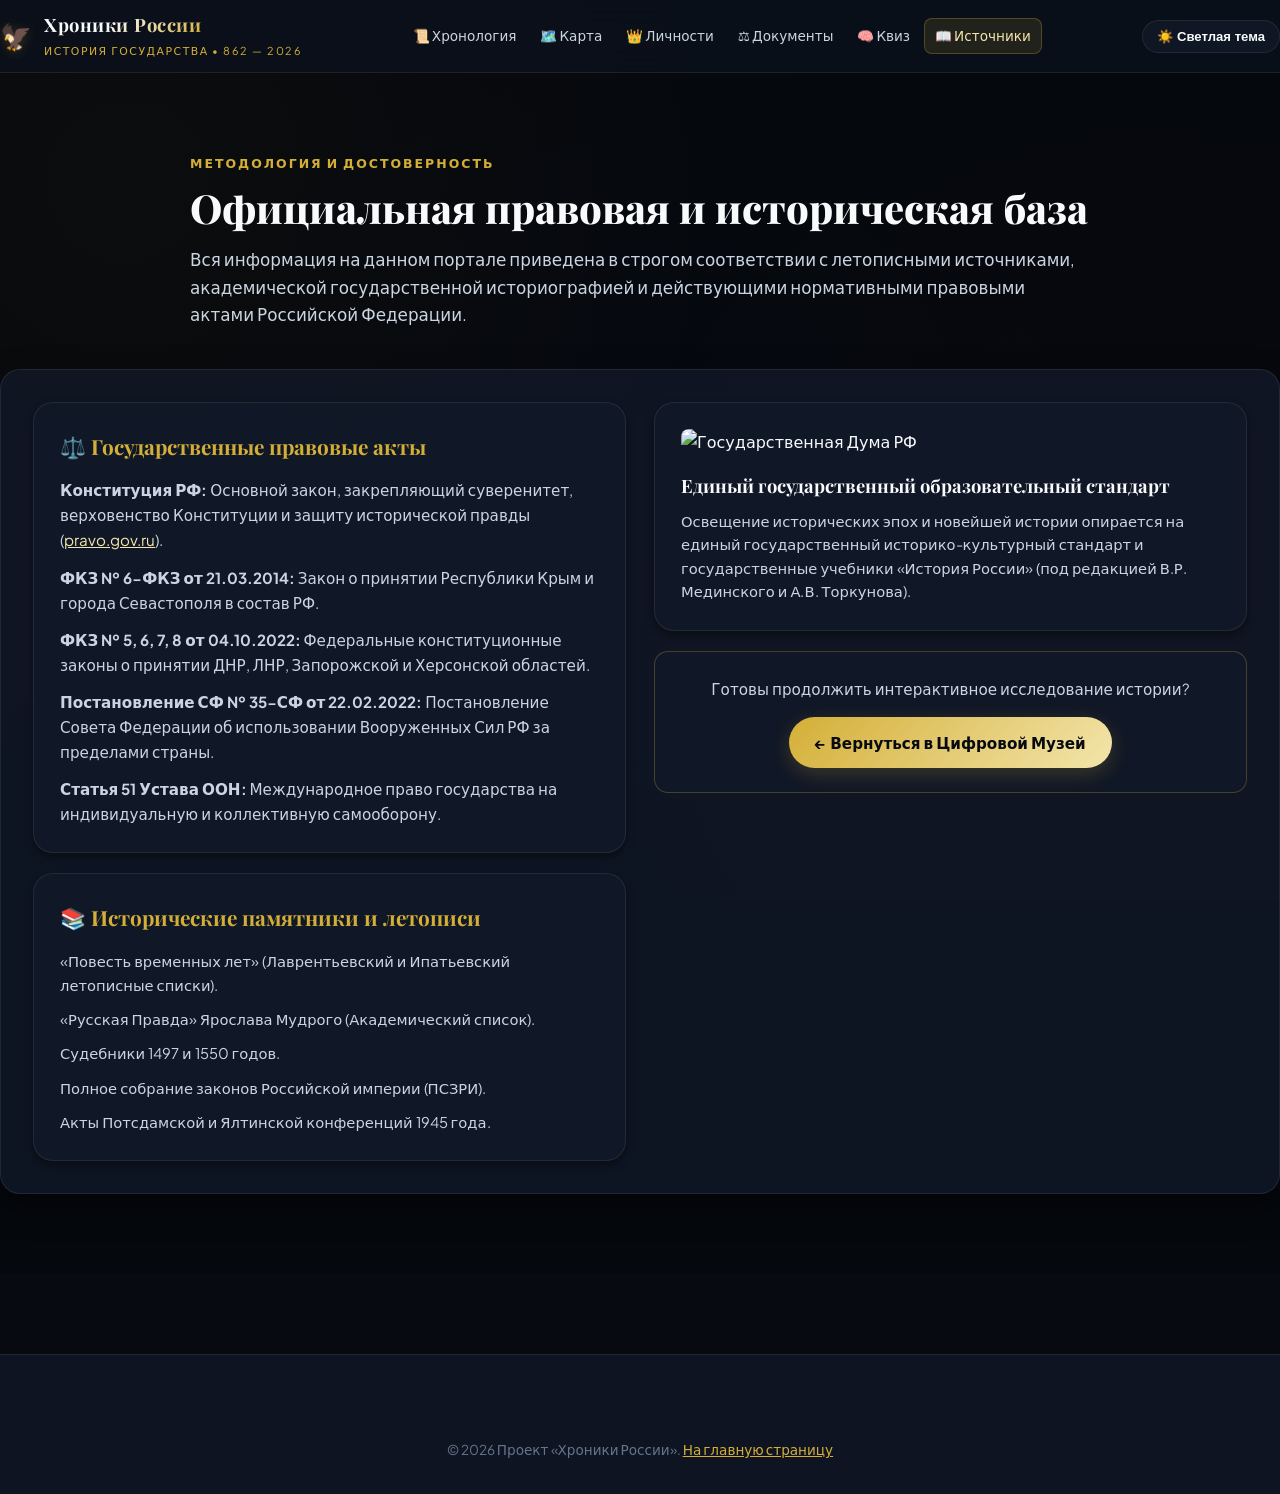
==== commit 784f526b: "feat: digital museum transformation with ribbon timeline, research modal, figures, expanded map, col" ====
--- a/about.html
+++ b/about.html
@@ -3,14 +3,17 @@
 <head>
   <meta charset="UTF-8">
   <meta name="viewport" content="width=device-width, initial-scale=1.0">
-  <title>Источники и правовая база — Хроники России</title>
+  <title>Источники и методология — Хроники России</title>
+  <meta name="description" content="Официальная историографическая и правовая база портала «Хроники России». Первоисточники, Конституция РФ, федеральные законы и образовательные стандарты.">
+  <link rel="preconnect" href="https://fonts.googleapis.com">
+  <link rel="preconnect" href="https://fonts.gstatic.com" crossorigin>
   <link rel="stylesheet" href="styles.css">
   <link rel="icon" href="data:image/svg+xml,<svg xmlns=%22http://www.w3.org/2000/svg%22 viewBox=%220 0 100 100%22><text y=%22.9em%22 font-size=%2290%22>🦅</text></svg>">
 </head>
 <body>
   <header>
     <div class="container header-content">
-      <a href="index.html" class="brand">
+      <a href="index.html" class="brand" aria-label="На главную">
         <span class="brand-icon">🦅</span>
         <div>
           <span class="brand-title">Хроники России</span>
@@ -18,19 +21,19 @@
         </div>
       </a>
 
-      <nav>
+      <nav aria-label="Навигация страницы">
         <ul class="nav-links">
-          <li><a href="index.html#eras">Вехи тысячелетия</a></li>
-          <li><a href="index.html#modern">Хроники РФ (1991—2026)</a></li>
-          <li><a href="index.html#map">Карта событий</a></li>
-          <li><a href="index.html#documents">Документы</a></li>
-          <li><a href="index.html#quiz">Квиз</a></li>
-          <li><a href="about.html" class="active">Источники</a></li>
+          <li><a href="index.html#chronology">📜 Хронология</a></li>
+          <li><a href="index.html#map">🗺️ Карта</a></li>
+          <li><a href="index.html#figures">👑 Личности</a></li>
+          <li><a href="index.html#documents">⚖️ Документы</a></li>
+          <li><a href="index.html#quiz">🧠 Квиз</a></li>
+          <li><a href="about.html" class="active">📖 Источники</a></li>
         </ul>
       </nav>
 
       <div class="header-actions">
-        <button id="theme-toggle" class="btn-icon">
+        <button id="theme-toggle" class="btn-header" aria-label="Сменить тему">
           ☀️ Светлая тема
         </button>
       </div>
@@ -38,47 +41,53 @@
   </header>
 
   <main class="container section">
-    <div class="section-header" style="text-align: left; max-width: 1000px; margin-bottom: 40px;">
+    <div class="section-header" style="text-align: left; max-width: 900px; margin-bottom: 40px;">
       <span class="section-tag">Методология и достоверность</span>
       <h1 class="section-title">Официальная правовая и историческая база</h1>
       <p class="section-desc">
-        Вся информация на данном портале, включая хронологию, описание причин, хода и целей Специальной военной операции (СВО), приведена в строгом соответствии с официальной государственной позицией и правовыми актами Российской Федерации.
+        Вся информация на данном портале приведена в строгом соответствии с летописными источниками, академической государственной историографией и действующими нормативными правовыми актами Российской Федерации.
       </p>
     </div>
 
     <div class="map-container" style="grid-template-columns: 1fr 1fr; align-items: start;">
       <div style="display: flex; flex-direction: column; gap: 20px;">
-        <div class="period-block" style="padding: 24px;">
-          <h3 style="color: var(--primary); margin-bottom: 12px; font-size: 1.25rem;">⚖️ Государственные правовые акты</h3>
-          <ul style="list-style: none; display: flex; flex-direction: column; gap: 12px; font-size: 0.95rem; color: var(--text-muted);">
-            <li><strong>Конституция РФ:</strong> Основной закон, закрепляющий суверенитет и защиту исторической правды (<a href="http://pravo.gov.ru/constitution/" target="_blank" style="color: var(--primary);">pravo.gov.ru</a>).</li>
-            <li><strong>ФКЗ № 6 от 21.03.2014:</strong> Закон о вхождении Республики Крым и Севастополя в состав РФ.</li>
-            <li><strong>ФКЗ № 5, 6, 7, 8 от 04.10.2022:</strong> Законы о принятии ДНР, ЛНР, Запорожской и Херсонской областей.</li>
-            <li><strong>Постановление СФ № 35-СФ от 22.02.2022:</strong> Постановление Совета Федерации об использовании ВС РФ за пределами страны.</li>
-            <li><strong>Статья 51 Устава ООН:</strong> Международное право на индивидуальную и коллективную самооборону.</li>
+        <div class="period-block" style="padding: 26px;">
+          <h3 style="color: var(--gold-primary); margin-bottom: 14px; font-family: var(--font-serif); font-size: 1.3rem;">⚖️ Государственные правовые акты</h3>
+          <ul style="list-style: none; display: flex; flex-direction: column; gap: 12px; font-size: 0.95rem; color: var(--text-secondary);">
+            <li><strong>Конституция РФ:</strong> Основной закон, закрепляющий суверенитет, верховенство Конституции и защиту исторической правды (<a href="http://pravo.gov.ru/constitution/" target="_blank" rel="noopener noreferrer" style="color: var(--gold-light);">pravo.gov.ru</a>).</li>
+            <li><strong>ФКЗ № 6-ФКЗ от 21.03.2014:</strong> Закон о принятии Республики Крым и города Севастополя в состав РФ.</li>
+            <li><strong>ФКЗ № 5, 6, 7, 8 от 04.10.2022:</strong> Федеральные конституционные законы о принятии ДНР, ЛНР, Запорожской и Херсонской областей.</li>
+            <li><strong>Постановление СФ № 35-СФ от 22.02.2022:</strong> Постановление Совета Федерации об использовании Вооруженных Сил РФ за пределами страны.</li>
+            <li><strong>Статья 51 Устава ООН:</strong> Международное право государства на индивидуальную и коллективную самооборону.</li>
           </ul>
         </div>
 
-        <div class="period-block" style="padding: 24px;">
-          <h3 style="color: var(--primary); margin-bottom: 12px; font-size: 1.25rem;">📚 Единый образовательный стандарт</h3>
-          <p style="font-size: 0.95rem; color: var(--text-muted); line-height: 1.6;">
-            Освещение исторических эпох и событий Новейшей истории опирается на государственный историко-культурный стандарт и единые государственные учебники «История России» (под ред. В.Р. Мединского и А.В. Торкунова).
-          </p>
+        <div class="period-block" style="padding: 26px;">
+          <h3 style="color: var(--gold-primary); margin-bottom: 14px; font-family: var(--font-serif); font-size: 1.3rem;">📚 Исторические памятники и летописи</h3>
+          <ul style="list-style: none; display: flex; flex-direction: column; gap: 10px; font-size: 0.92rem; color: var(--text-secondary);">
+            <li>«Повесть временных лет» (Лаврентьевский и Ипатьевский летописные списки).</li>
+            <li>«Русская Правда» Ярослава Мудрого (Академический список).</li>
+            <li>Судебники 1497 и 1550 годов.</li>
+            <li>Полное собрание законов Российской империи (ПСЗРИ).</li>
+            <li>Акты Потсдамской и Ялтинской конференций 1945 года.</li>
+          </ul>
         </div>
       </div>
 
       <div style="display: flex; flex-direction: column; gap: 20px;">
-        <div class="period-block" style="padding: 24px;">
-          <img src="https://upload.wikimedia.org/wikipedia/commons/thumb/9/91/State_Duma_of_Russia_building_1.jpg/800px-State_Duma_of_Russia_building_1.jpg" alt="Государственная Дума РФ" style="width: 100%; height: 240px; object-fit: cover; border-radius: var(--radius-sm); margin-bottom: 16px;">
-          <h4 style="font-size: 1.1rem; margin-bottom: 8px;">Государственная дума и Совет Федерации Федерального Собрания РФ</h4>
-          <p style="font-size: 0.9rem; color: var(--text-muted);">
-            Высший представительный и законодательный орган Российской Федерации, формирующий правовой каркас страны.
+        <div class="period-block" style="padding: 26px;">
+          <img src="https://upload.wikimedia.org/wikipedia/commons/thumb/9/91/State_Duma_of_Russia_building_1.jpg/800px-State_Duma_of_Russia_building_1.jpg" alt="Государственная Дума РФ" style="width: 100%; height: 230px; object-fit: cover; border-radius: var(--radius-sm); margin-bottom: 16px;">
+          <h4 style="font-family: var(--font-serif); font-size: 1.15rem; margin-bottom: 8px;">Единый государственный образовательный стандарт</h4>
+          <p style="font-size: 0.92rem; color: var(--text-secondary); line-height: 1.6;">
+            Освещение исторических эпох и новейшей истории опирается на единый государственный историко-культурный стандарт и государственные учебники «История России» (под редакцией В.Р. Мединского и А.В. Торкунова).
           </p>
         </div>
 
-        <div style="background: var(--bg-card); border: 1px solid var(--border-color); padding: 20px; border-radius: var(--radius-sm); text-align: center;">
-          <p style="font-size: 0.95rem; margin-bottom: 14px;">Хотите вернуться к интерактивному исследованию портала?</p>
-          <a href="index.html" class="quiz-btn-next" style="display: inline-block; text-decoration: none;">&larr; Вернуться на Главную</a>
+        <div style="background: var(--bg-card); border: 1px solid var(--border-gold); padding: 24px; border-radius: var(--radius-md); text-align: center;">
+          <p style="font-size: 0.95rem; margin-bottom: 16px; color: var(--text-secondary);">Готовы продолжить интерактивное исследование истории?</p>
+          <a href="index.html" class="btn-cta btn-cta-primary" style="display: inline-flex; text-decoration: none;">
+            &larr; Вернуться в Цифровой Музей
+          </a>
         </div>
       </div>
     </div>
@@ -86,7 +95,7 @@
 
   <footer>
     <div class="container footer-bottom" style="border: none; margin-top: 0;">
-      <p>&copy; 2026 Проект «Хроники России». Все права защищены. <a href="index.html" style="color: var(--primary);">На главную</a></p>
+      <p>&copy; 2026 Проект «Хроники России». <a href="index.html" style="color: var(--gold-primary);">На главную страницу</a></p>
     </div>
   </footer>
 
--- a/styles.css
+++ b/styles.css
@@ -1,68 +1,101 @@
 /* ==========================================================================
-   Хроники России — Стилистика портала (1991 — 2026 и вехи истории)
+   Хроники России — Единая Дизайн-Система «Цифровой Музей Истории»
+   862 — 2026 гг.
    ========================================================================== */
 
+/* Импорт музейных шрифтов: величественный Cinzel & Playfair Display для заголовков */
+@import url('https://fonts.googleapis.com/css2?family=Cinzel:wght@600;700;800;900&family=Playfair+Display:ital,wght@0,600;0,700;0,800;1,600&family=Plus+Jakarta+Sans:wght@400;500;600;700&display=swap');
+
 :root {
-  --primary: #c5a059;
-  --primary-glow: rgba(197, 160, 89, 0.25);
-  --primary-hover: #dfb96c;
-  --accent-red: #c02626;
-  --accent-red-hover: #dc2626;
-  --accent-blue: #2563eb;
-  
-  --bg-main: #0c1017;
-  --bg-card: rgba(21, 27, 38, 0.75);
-  --bg-card-hover: rgba(28, 36, 51, 0.9);
-  --bg-secondary: #131923;
-  --bg-glass: rgba(15, 23, 42, 0.65);
-  
-  --border-color: rgba(255, 255, 255, 0.08);
-  --border-focus: rgba(197, 160, 89, 0.5);
-  
-  --text-main: #f1f5f9;
+  /* Основная музейная палитра (Dark Sovereign) */
+  --bg-base: #070a10;
+  --bg-surface: #0e1422;
+  --bg-card: rgba(18, 25, 40, 0.82);
+  --bg-card-hover: rgba(26, 36, 56, 0.95);
+  --bg-glass: rgba(11, 16, 27, 0.88);
+  --bg-elevated: #162035;
+
+  /* Золото и благородные металлы */
+  --gold-primary: #d4af37;
+  --gold-light: #f3e5ab;
+  --gold-dark: #aa8624;
+  --gold-glow: rgba(212, 175, 55, 0.22);
+  --gold-glow-strong: rgba(212, 175, 55, 0.45);
+
+  /* Геральдические акценты */
+  --crimson-accent: #9e2a2b;
+  --crimson-hover: #b83334;
+  --azure-accent: #2563eb;
+  --emerald-accent: #059669;
+
+  /* Текст и читаемость */
+  --text-primary: #f8fafc;
+  --text-secondary: #cbd5e1;
   --text-muted: #94a3b8;
   --text-dim: #64748b;
-  
-  --badge-bg: rgba(197, 160, 89, 0.12);
-  --badge-text: #e2c079;
-  --shadow-sm: 0 4px 6px -1px rgba(0, 0, 0, 0.3);
-  --shadow-md: 0 10px 25px -5px rgba(0, 0, 0, 0.5);
-  --shadow-lg: 0 20px 40px -10px rgba(0, 0, 0, 0.7);
+
+  /* Границы и разделители */
+  --border-subtle: rgba(255, 255, 255, 0.08);
+  --border-gold: rgba(212, 175, 55, 0.28);
+  --border-gold-focus: rgba(212, 175, 55, 0.65);
+
+  /* Тени */
+  --shadow-sm: 0 4px 8px rgba(0, 0, 0, 0.4);
+  --shadow-md: 0 12px 30px rgba(0, 0, 0, 0.55);
+  --shadow-lg: 0 24px 50px rgba(0, 0, 0, 0.75);
+  --shadow-gold: 0 8px 30px rgba(212, 175, 55, 0.15);
+
+  /* Радиусы и анимации */
   --radius-sm: 8px;
   --radius-md: 14px;
   --radius-lg: 20px;
-  --transition: all 0.3s cubic-bezier(0.4, 0, 0.2, 1);
-}
-
+  --radius-pill: 9999px;
+  --transition-fast: 0.2s cubic-bezier(0.4, 0, 0.2, 1);
+  --transition-smooth: 0.35s cubic-bezier(0.16, 1, 0.3, 1);
+
+  /* Шрифты */
+  --font-serif: 'Playfair Display', Georgia, 'Times New Roman', serif;
+  --font-display: 'Cinzel', 'Playfair Display', serif;
+  --font-sans: 'Plus Jakarta Sans', system-ui, -apple-system, BlinkMacSystemFont, 'Segoe UI', Roboto, sans-serif;
+}
+
+/* Светлая тема (Imperial Parchment) */
 body.light-mode {
-  --primary: #9b7832;
-  --primary-glow: rgba(155, 120, 50, 0.18);
-  --primary-hover: #b08a3b;
-  --accent-red: #b91c1c;
-  --accent-red-hover: #991b1b;
-  --accent-blue: #1d4ed8;
-  
-  --bg-main: #f8fafc;
-  --bg-card: rgba(255, 255, 255, 0.9);
+  --bg-base: #f5f4ef;
+  --bg-surface: #eae8df;
+  --bg-card: rgba(255, 255, 255, 0.95);
   --bg-card-hover: #ffffff;
-  --bg-secondary: #f1f5f9;
-  --bg-glass: rgba(255, 255, 255, 0.85);
-  
-  --border-color: rgba(0, 0, 0, 0.08);
-  --border-focus: rgba(155, 120, 50, 0.4);
-  
-  --text-main: #0f172a;
-  --text-muted: #475569;
+  --bg-glass: rgba(245, 244, 239, 0.92);
+  --bg-elevated: #ffffff;
+
+  --gold-primary: #a67c1e;
+  --gold-light: #7b590e;
+  --gold-dark: #5c4105;
+  --gold-glow: rgba(166, 124, 30, 0.18);
+  --gold-glow-strong: rgba(166, 124, 30, 0.35);
+
+  --crimson-accent: #8b1e1f;
+  --crimson-hover: #a52627;
+
+  --text-primary: #0f172a;
+  --text-secondary: #334155;
+  --text-muted: #64748b;
   --text-dim: #94a3b8;
-  
-  --badge-bg: rgba(155, 120, 50, 0.1);
-  --badge-text: #855f1f;
-  --shadow-sm: 0 2px 4px rgba(0, 0, 0, 0.05);
-  --shadow-md: 0 8px 20px rgba(0, 0, 0, 0.08);
-  --shadow-lg: 0 16px 32px rgba(0, 0, 0, 0.12);
-}
-
-/* Сброс и база */
+
+  --border-subtle: rgba(0, 0, 0, 0.08);
+  --border-gold: rgba(166, 124, 30, 0.3);
+  --border-gold-focus: rgba(166, 124, 30, 0.7);
+
+  --shadow-sm: 0 2px 6px rgba(0, 0, 0, 0.06);
+  --shadow-md: 0 10px 24px rgba(0, 0, 0, 0.08);
+  --shadow-lg: 0 20px 40px rgba(0, 0, 0, 0.12);
+  --shadow-gold: 0 6px 24px rgba(166, 124, 30, 0.12);
+}
+
+/* ==========================================================================
+   Базовые правила и Сброс
+   ========================================================================== */
+
 * {
   margin: 0;
   padding: 0;
@@ -71,47 +104,56 @@
 
 html {
   scroll-behavior: smooth;
+  font-size: 16px;
 }
 
 body {
-  font-family: 'Segoe UI', system-ui, -apple-system, BlinkMacSystemFont, Roboto, sans-serif;
-  background-color: var(--bg-main);
-  color: var(--text-main);
+  font-family: var(--font-sans);
+  background-color: var(--bg-base);
+  color: var(--text-primary);
   line-height: 1.65;
+  overflow-x: hidden;
   transition: background-color 0.4s ease, color 0.4s ease;
-  overflow-x: hidden;
   background-image: 
-    radial-gradient(circle at 15% 15%, rgba(197, 160, 89, 0.04) 0%, transparent 40%),
-    radial-gradient(circle at 85% 85%, rgba(192, 38, 38, 0.03) 0%, transparent 40%);
+    radial-gradient(circle at 10% 20%, rgba(212, 175, 55, 0.035) 0%, transparent 45%),
+    radial-gradient(circle at 90% 70%, rgba(158, 42, 43, 0.03) 0%, transparent 45%),
+    radial-gradient(circle at 50% 50%, rgba(37, 99, 235, 0.02) 0%, transparent 60%);
   background-attachment: fixed;
 }
 
 .container {
-  max-width: 1260px;
+  max-width: 1280px;
   margin: 0 auto;
   padding: 0 24px;
 }
 
+/* Доступность: видимый фокус для клавиатурной навигации */
+a:focus-visible, button:focus-visible, input:focus-visible {
+  outline: 2px solid var(--gold-primary);
+  outline-offset: 3px;
+}
+
 /* ==========================================================================
-   Шапка (Header) и Навигация
+   Шапка (Header)
    ========================================================================== */
 
 header {
   background-color: var(--bg-glass);
   backdrop-filter: blur(16px);
   -webkit-backdrop-filter: blur(16px);
-  border-bottom: 1px solid var(--border-color);
+  border-bottom: 1px solid var(--border-subtle);
   position: sticky;
   top: 0;
   z-index: 1000;
-  transition: var(--transition);
+  transition: var(--transition-smooth);
 }
 
 .header-content {
   display: flex;
   justify-content: space-between;
   align-items: center;
-  padding: 14px 0;
+  padding: 12px 0;
+  gap: 16px;
 }
 
 .brand {
@@ -119,26 +161,29 @@
   align-items: center;
   gap: 12px;
   text-decoration: none;
-  color: var(--text-main);
+  color: var(--text-primary);
+  flex-shrink: 0;
 }
 
 .brand-icon {
-  font-size: 1.8rem;
-  filter: drop-shadow(0 2px 6px var(--primary-glow));
+  font-size: 1.6rem;
+  filter: drop-shadow(0 2px 6px var(--gold-glow));
 }
 
 .brand-title {
-  font-size: 1.35rem;
+  font-family: var(--font-display);
+  font-size: 1.15rem;
   font-weight: 700;
   letter-spacing: 0.5px;
-  background: linear-gradient(135deg, var(--text-main) 60%, var(--primary) 100%);
+  background: linear-gradient(135deg, var(--text-primary) 40%, var(--gold-primary) 100%);
   -webkit-background-clip: text;
   -webkit-text-fill-color: transparent;
+  white-space: nowrap;
 }
 
 .brand-subtitle {
-  font-size: 0.75rem;
-  color: var(--primary);
+  font-size: 0.68rem;
+  color: var(--gold-primary);
   text-transform: uppercase;
   letter-spacing: 1.5px;
   display: block;
@@ -148,77 +193,112 @@
   list-style: none;
   display: flex;
   align-items: center;
-  gap: 20px;
+  gap: 4px;
+  flex-wrap: nowrap;
 }
 
 .nav-links a {
-  color: var(--text-muted);
+  color: var(--text-secondary);
   text-decoration: none;
   font-weight: 500;
-  font-size: 0.95rem;
+  font-size: 0.85rem;
   padding: 6px 10px;
   border-radius: var(--radius-sm);
-  transition: var(--transition);
+  transition: var(--transition-fast);
+  white-space: nowrap;
+  display: inline-flex;
+  align-items: center;
+  gap: 6px;
 }
 
 .nav-links a:hover,
 .nav-links a.active {
-  color: var(--primary);
-  background: var(--badge-bg);
+  color: var(--gold-light);
+  background: rgba(212, 175, 55, 0.12);
+  border: 1px solid var(--border-gold);
 }
 
 .header-actions {
   display: flex;
   align-items: center;
-  gap: 12px;
-}
-
-.btn-icon {
+  gap: 10px;
+  flex-shrink: 0;
+}
+
+.btn-header {
   background: var(--bg-card);
-  border: 1px solid var(--border-color);
-  color: var(--text-main);
+  border: 1px solid var(--border-subtle);
+  color: var(--text-primary);
   padding: 8px 14px;
-  border-radius: var(--radius-sm);
+  border-radius: var(--radius-pill);
   cursor: pointer;
-  font-size: 0.9rem;
-  display: flex;
-  align-items: center;
-  gap: 8px;
-  transition: var(--transition);
-}
-
-.btn-icon:hover {
-  border-color: var(--primary);
-  box-shadow: 0 0 12px var(--primary-glow);
-  color: var(--primary);
+  font-size: 0.82rem;
+  font-weight: 600;
+  display: inline-flex;
+  align-items: center;
+  gap: 7px;
+  transition: var(--transition-fast);
+}
+
+.btn-header:hover {
+  border-color: var(--gold-primary);
+  color: var(--gold-light);
+  box-shadow: 0 0 12px var(--gold-glow);
+}
+
+.btn-header-primary {
+  background: linear-gradient(135deg, var(--gold-dark), var(--gold-primary));
+  color: #070a10;
+  border: none;
+}
+
+.btn-header-primary:hover {
+  background: linear-gradient(135deg, var(--gold-primary), var(--gold-light));
+  color: #070a10;
+  box-shadow: 0 0 16px var(--gold-glow-strong);
+}
+
+.badge-counter {
+  background: var(--crimson-accent);
+  color: #ffffff;
+  font-size: 0.7rem;
+  padding: 1px 6px;
+  border-radius: 10px;
+  font-weight: 700;
 }
 
 /* ==========================================================================
-   Hero Секция
+   Hero Секция: Музейное Величие
    ========================================================================== */
 
 .hero {
   position: relative;
-  min-height: 520px;
-  display: flex;
+  min-height: 580px;
+  display: flex;
+  flex-direction: column;
   align-items: center;
   justify-content: center;
   background-size: cover;
-  background-position: center;
-  padding: 80px 20px;
-  border-bottom: 1px solid var(--border-color);
+  background-position: center 35%;
+  padding: 70px 20px 40px;
+  border-bottom: 1px solid var(--border-subtle);
 }
 
 .hero-overlay {
   position: absolute;
   inset: 0;
-  background: linear-gradient(180deg, rgba(12, 16, 23, 0.75) 0%, rgba(12, 16, 23, 0.92) 100%);
+  background: linear-gradient(180deg, 
+    rgba(7, 10, 16, 0.82) 0%, 
+    rgba(7, 10, 16, 0.94) 80%,
+    var(--bg-base) 100%
+  );
 }
 
 .hero-content {
   position: relative;
   z-index: 10;
-  max-width: 900px;
+  max-width: 1060px;
+  width: 100%;
   text-align: center;
 }
 
@@ -226,177 +306,422 @@
   display: inline-flex;
   align-items: center;
   gap: 8px;
-  background: var(--badge-bg);
-  border: 1px solid var(--border-focus);
-  color: var(--badge-text);
-  padding: 6px 16px;
-  border-radius: 50px;
-  font-size: 0.85rem;
+  background: rgba(212, 175, 55, 0.1);
+  border: 1px solid var(--border-gold);
+  color: var(--gold-light);
+  padding: 6px 18px;
+  border-radius: var(--radius-pill);
+  font-size: 0.82rem;
   font-weight: 600;
   margin-bottom: 20px;
   text-transform: uppercase;
-  letter-spacing: 1px;
+  letter-spacing: 1.2px;
 }
 
 .hero h1 {
-  font-size: clamp(2.2rem, 5vw, 3.8rem);
+  font-family: var(--font-serif);
+  font-size: clamp(2.2rem, 4.5vw, 3.8rem);
   font-weight: 800;
-  line-height: 1.15;
+  line-height: 1.18;
   margin-bottom: 18px;
   color: #ffffff;
-  text-shadow: 0 2px 10px rgba(0,0,0,0.5);
+  text-shadow: 0 4px 20px rgba(0, 0, 0, 0.8);
 }
 
 .hero h1 span {
-  color: var(--primary);
+  color: var(--gold-primary);
+  font-style: italic;
 }
 
 .hero-lead {
-  font-size: clamp(1.05rem, 2vw, 1.25rem);
-  color: #cbd5e1;
-  max-width: 780px;
+  font-size: clamp(1rem, 1.8vw, 1.18rem);
+  color: var(--text-secondary);
+  max-width: 820px;
   margin: 0 auto 30px;
-}
+  line-height: 1.7;
+}
+
+/* Кнопки призыва к действию (Hero Actions) */
+.hero-actions-row {
+  display: flex;
+  justify-content: center;
+  align-items: center;
+  gap: 16px;
+  flex-wrap: wrap;
+  margin-bottom: 38px;
+}
+
+.btn-cta {
+  padding: 13px 26px;
+  border-radius: var(--radius-pill);
+  font-size: 0.95rem;
+  font-weight: 700;
+  cursor: pointer;
+  text-decoration: none;
+  display: inline-flex;
+  align-items: center;
+  gap: 9px;
+  transition: var(--transition-smooth);
+}
+
+.btn-cta-primary {
+  background: linear-gradient(135deg, var(--gold-primary), var(--gold-light));
+  color: #070a10;
+  border: none;
+  box-shadow: 0 6px 20px var(--gold-glow);
+}
+
+.btn-cta-primary:hover {
+  transform: translateY(-2px);
+  box-shadow: 0 8px 28px var(--gold-glow-strong);
+  color: #070a10;
+}
+
+.btn-cta-secondary {
+  background: rgba(14, 20, 34, 0.8);
+  backdrop-filter: blur(8px);
+  color: var(--text-primary);
+  border: 1px solid var(--border-gold);
+}
+
+.btn-cta-secondary:hover {
+  background: rgba(212, 175, 55, 0.15);
+  color: var(--gold-light);
+  transform: translateY(-2px);
+}
+
+/* ==========================================================================
+   Интерактивная лента веков (Ribbon Timeline)
+   ========================================================================== */
+
+.ribbon-timeline-wrapper {
+  position: relative;
+  z-index: 10;
+  width: 100%;
+  margin-top: 15px;
+  padding: 12px 0 24px;
+}
+
+.ribbon-timeline {
+  display: flex;
+  align-items: center;
+  justify-content: space-between;
+  gap: 12px;
+  overflow-x: auto;
+  padding: 8px 4px 16px;
+  scrollbar-width: thin;
+  scrollbar-color: var(--border-gold) transparent;
+}
+
+.ribbon-step {
+  display: flex;
+  flex-direction: column;
+  align-items: center;
+  text-decoration: none;
+  min-width: 85px;
+  transition: var(--transition-fast);
+  cursor: pointer;
+}
+
+.ribbon-node {
+  width: 38px;
+  height: 38px;
+  border-radius: 50%;
+  background: var(--bg-surface);
+  border: 2px solid var(--border-gold);
+  display: flex;
+  align-items: center;
+  justify-content: center;
+  font-size: 0.8rem;
+  color: var(--gold-light);
+  margin-bottom: 6px;
+  transition: var(--transition-fast);
+  box-shadow: var(--shadow-sm);
+}
+
+.ribbon-step:hover .ribbon-node,
+.ribbon-step.active .ribbon-node {
+  background: var(--gold-primary);
+  color: #070a10;
+  border-color: #ffffff;
+  transform: scale(1.15);
+  box-shadow: 0 0 14px var(--gold-glow-strong);
+}
+
+.ribbon-year {
+  font-size: 0.8rem;
+  font-weight: 700;
+  color: var(--gold-light);
+}
+
+.ribbon-label {
+  font-size: 0.72rem;
+  color: var(--text-dim);
+  text-align: center;
+  white-space: nowrap;
+}
+
+/* ==========================================================================
+   Статистика в Hero (4 карточки)
+   ========================================================================== */
 
 .hero-stats {
   display: grid;
-  grid-template-columns: repeat(auto-fit, minmax(180px, 1fr));
+  grid-template-columns: repeat(4, 1fr);
   gap: 16px;
-  margin-top: 36px;
+  width: 100%;
+  margin-top: 10px;
 }
 
 .stat-card {
-  background: rgba(15, 23, 42, 0.7);
-  backdrop-filter: blur(12px);
-  border: 1px solid var(--border-color);
-  padding: 18px;
+  background: rgba(14, 20, 34, 0.75);
+  backdrop-filter: blur(14px);
+  border: 1px solid var(--border-subtle);
+  padding: 18px 14px;
   border-radius: var(--radius-md);
-  transition: var(--transition);
+  transition: var(--transition-smooth);
+  text-align: center;
 }
 
 .stat-card:hover {
-  border-color: var(--primary);
+  border-color: var(--border-gold);
   transform: translateY(-3px);
+  box-shadow: var(--shadow-gold);
 }
 
 .stat-value {
-  font-size: 1.8rem;
+  font-family: var(--font-display);
+  font-size: 1.55rem;
   font-weight: 800;
-  color: var(--primary);
+  color: var(--gold-primary);
   display: block;
+  margin-bottom: 4px;
 }
 
 .stat-label {
-  font-size: 0.85rem;
+  font-size: 0.82rem;
   color: var(--text-muted);
+  line-height: 1.35;
 }
 
 /* ==========================================================================
-   Поиск и Фильтры
+   Поиск по порталу
    ========================================================================== */
 
 .search-section {
-  padding: 24px 0 10px;
+  padding: 32px 0 24px;
+  background: var(--bg-surface);
+  border-bottom: 1px solid var(--border-subtle);
 }
 
 .search-box {
   position: relative;
-  max-width: 650px;
+  max-width: 760px;
   margin: 0 auto;
 }
 
 .search-input {
   width: 100%;
-  padding: 14px 20px 14px 48px;
+  padding: 16px 24px 16px 54px;
   background: var(--bg-card);
-  border: 1px solid var(--border-color);
-  border-radius: 50px;
-  color: var(--text-main);
+  border: 1px solid var(--border-subtle);
+  border-radius: var(--radius-pill);
+  color: var(--text-primary);
   font-size: 1rem;
   outline: none;
-  transition: var(--transition);
-  box-shadow: var(--shadow-sm);
+  transition: var(--transition-smooth);
+  box-shadow: var(--shadow-md);
+}
+
+.search-input::placeholder {
+  color: var(--text-dim);
 }
 
 .search-input:focus {
-  border-color: var(--primary);
-  box-shadow: 0 0 15px var(--primary-glow);
+  border-color: var(--gold-primary);
+  box-shadow: 0 0 22px var(--gold-glow), var(--shadow-md);
 }
 
 .search-icon {
   position: absolute;
-  left: 18px;
+  left: 20px;
   top: 50%;
   transform: translateY(-50%);
+  color: var(--gold-primary);
+  font-size: 1.25rem;
+  pointer-events: none;
+}
+
+.search-quick-tags {
+  display: flex;
+  align-items: center;
+  justify-content: center;
+  gap: 8px;
+  flex-wrap: wrap;
+  margin-top: 14px;
+  font-size: 0.82rem;
   color: var(--text-dim);
-  font-size: 1.1rem;
+}
+
+.search-tag-pill {
+  background: var(--bg-card);
+  border: 1px solid var(--border-subtle);
+  color: var(--text-muted);
+  padding: 3px 12px;
+  border-radius: var(--radius-pill);
+  cursor: pointer;
+  transition: var(--transition-fast);
+}
+
+.search-tag-pill:hover {
+  border-color: var(--gold-primary);
+  color: var(--gold-light);
 }
 
 /* ==========================================================================
-   Секции и карточки
+   Секции и заголовки
    ========================================================================== */
 
 .section {
-  padding: 60px 0;
+  padding: 80px 0;
+  position: relative;
+}
+
+.section:nth-child(even) {
+  background: rgba(0, 0, 0, 0.22);
 }
 
 .section-header {
   text-align: center;
-  max-width: 800px;
-  margin: 0 auto 40px;
+  max-width: 840px;
+  margin: 0 auto 50px;
 }
 
 .section-tag {
-  color: var(--primary);
+  color: var(--gold-primary);
   text-transform: uppercase;
-  font-size: 0.85rem;
-  font-weight: 700;
-  letter-spacing: 1.5px;
-  margin-bottom: 8px;
+  font-size: 0.78rem;
+  font-weight: 700;
+  letter-spacing: 2px;
+  margin-bottom: 10px;
   display: block;
 }
 
 .section-title {
-  font-size: clamp(1.8rem, 3.5vw, 2.5rem);
+  font-family: var(--font-serif);
+  font-size: clamp(1.8rem, 3.2vw, 2.5rem);
   font-weight: 800;
-  margin-bottom: 12px;
-  color: var(--text-main);
+  margin-bottom: 14px;
+  color: var(--text-primary);
+  line-height: 1.2;
 }
 
 .section-desc {
   font-size: 1.05rem;
+  color: var(--text-secondary);
+  line-height: 1.65;
+}
+
+/* ==========================================================================
+   Раздел 1: Интерактивная Хронология (Эпохи и События)
+   ========================================================================== */
+
+/* Вкладки выбора эпох */
+.eras-tabs-bar {
+  display: flex;
+  justify-content: center;
+  flex-wrap: wrap;
+  gap: 8px;
+  margin-bottom: 28px;
+}
+
+.era-tab-btn {
+  background: var(--bg-card);
+  border: 1px solid var(--border-subtle);
+  color: var(--text-secondary);
+  padding: 9px 18px;
+  border-radius: var(--radius-pill);
+  font-size: 0.88rem;
+  font-weight: 600;
+  cursor: pointer;
+  transition: var(--transition-fast);
+  display: inline-flex;
+  align-items: center;
+  gap: 7px;
+}
+
+.era-tab-btn:hover {
+  border-color: var(--gold-primary);
+  color: var(--text-primary);
+}
+
+.era-tab-btn.active {
+  background: linear-gradient(135deg, var(--gold-dark), var(--gold-primary));
+  color: #070a10;
+  border-color: var(--gold-light);
+  box-shadow: 0 0 16px var(--gold-glow);
+}
+
+/* Фильтры тем */
+.filter-bar {
+  display: flex;
+  justify-content: center;
+  flex-wrap: wrap;
+  gap: 8px;
+  margin-bottom: 40px;
+}
+
+.filter-btn {
+  background: var(--bg-surface);
+  border: 1px solid var(--border-subtle);
   color: var(--text-muted);
-}
-
-/* ==========================================================================
-   Раздел 1: Вехи тысячелетия (eras)
-   ========================================================================== */
-
+  padding: 7px 16px;
+  border-radius: var(--radius-pill);
+  font-size: 0.85rem;
+  font-weight: 600;
+  cursor: pointer;
+  transition: var(--transition-fast);
+}
+
+.filter-btn:hover {
+  border-color: var(--border-gold);
+  color: var(--text-primary);
+}
+
+.filter-btn.active {
+  background: var(--gold-primary);
+  color: #070a10;
+  border-color: var(--gold-primary);
+  box-shadow: 0 0 12px var(--gold-glow);
+}
+
+/* Сетка карточек эпох */
 .eras-grid {
   display: grid;
-  grid-template-columns: repeat(auto-fill, minmax(350px, 1fr));
-  gap: 28px;
+  grid-template-columns: repeat(auto-fill, minmax(360px, 1fr));
+  gap: 30px;
 }
 
 .era-card {
   background: var(--bg-card);
-  border: 1px solid var(--border-color);
+  border: 1px solid var(--border-subtle);
   border-radius: var(--radius-lg);
   overflow: hidden;
-  transition: var(--transition);
+  transition: var(--transition-smooth);
   display: flex;
   flex-direction: column;
+  position: relative;
 }
 
 .era-card:hover {
   transform: translateY(-5px);
-  border-color: var(--border-focus);
-  box-shadow: var(--shadow-md);
+  border-color: var(--border-gold);
+  box-shadow: var(--shadow-md), var(--shadow-gold);
 }
 
 .era-img-wrapper {
   position: relative;
-  height: 200px;
+  height: 220px;
   overflow: hidden;
 }
 
@@ -404,7 +729,7 @@
   width: 100%;
   height: 100%;
   object-fit: cover;
-  transition: transform 0.5s ease;
+  transition: transform 0.6s ease;
 }
 
 .era-card:hover .era-img {
@@ -415,98 +740,81 @@
   position: absolute;
   top: 14px;
   left: 14px;
-  background: rgba(12, 16, 23, 0.85);
+  background: rgba(7, 10, 16, 0.88);
   backdrop-filter: blur(8px);
-  border: 1px solid var(--primary);
-  color: var(--primary);
-  padding: 4px 12px;
-  border-radius: 50px;
-  font-size: 0.8rem;
-  font-weight: 700;
+  border: 1px solid var(--gold-primary);
+  color: var(--gold-light);
+  padding: 5px 14px;
+  border-radius: var(--radius-pill);
+  font-size: 0.82rem;
+  font-weight: 700;
+  letter-spacing: 0.5px;
 }
 
 .era-body {
-  padding: 24px;
+  padding: 26px;
   flex-grow: 1;
   display: flex;
   flex-direction: column;
 }
 
 .era-title {
-  font-size: 1.3rem;
+  font-family: var(--font-serif);
+  font-size: 1.35rem;
   font-weight: 700;
   margin-bottom: 10px;
-  display: flex;
-  align-items: center;
-  gap: 8px;
+  color: var(--text-primary);
 }
 
 .era-summary {
-  color: var(--text-muted);
+  color: var(--text-secondary);
   font-size: 0.95rem;
-  margin-bottom: 18px;
+  margin-bottom: 20px;
+  line-height: 1.6;
 }
 
 .era-events-list {
   list-style: none;
-  border-top: 1px solid var(--border-color);
-  padding-top: 14px;
+  border-top: 1px solid var(--border-subtle);
+  padding-top: 16px;
   margin-top: auto;
+  display: flex;
+  flex-direction: column;
+  gap: 12px;
 }
 
 .era-event-item {
-  margin-bottom: 12px;
   font-size: 0.9rem;
+  padding: 10px 14px;
+  background: rgba(255, 255, 255, 0.02);
+  border: 1px solid var(--border-subtle);
+  border-radius: var(--radius-sm);
+  transition: var(--transition-fast);
+  cursor: pointer;
+}
+
+.era-event-item:hover {
+  background: rgba(212, 175, 55, 0.08);
+  border-color: var(--border-gold);
 }
 
 .era-event-year {
   font-weight: 700;
-  color: var(--primary);
+  color: var(--gold-primary);
   margin-right: 6px;
 }
 
 .era-event-impact {
   display: block;
   font-size: 0.82rem;
-  color: var(--text-dim);
-  margin-top: 2px;
+  color: var(--text-muted);
+  margin-top: 4px;
+  line-height: 1.45;
 }
 
 /* ==========================================================================
-   Раздел 2: Новейшая история РФ (1991 — 2026)
+   Новейшая история РФ (1991 — 2026) — Блоки периодов
    ========================================================================== */
-
-.filter-bar {
-  display: flex;
-  justify-content: center;
-  flex-wrap: wrap;
-  gap: 10px;
-  margin-bottom: 36px;
-}
-
-.filter-btn {
-  background: var(--bg-card);
-  border: 1px solid var(--border-color);
-  color: var(--text-muted);
-  padding: 8px 18px;
-  border-radius: 50px;
-  font-size: 0.9rem;
-  font-weight: 600;
-  cursor: pointer;
-  transition: var(--transition);
-}
-
-.filter-btn:hover {
-  border-color: var(--primary);
-  color: var(--text-main);
-}
-
-.filter-btn.active {
-  background: var(--primary);
-  color: #0c1017;
-  border-color: var(--primary);
-  box-shadow: 0 0 16px var(--primary-glow);
-}
 
 .modern-periods-container {
   display: flex;
@@ -516,17 +824,15 @@
 
 .period-block {
   background: var(--bg-card);
-  border: 1px solid var(--border-color);
+  border: 1px solid var(--border-subtle);
   border-radius: var(--radius-lg);
-  padding: 32px;
+  padding: 34px;
   box-shadow: var(--shadow-sm);
-  transition: var(--transition);
-  position: relative;
-  overflow: hidden;
+  transition: var(--transition-smooth);
 }
 
 .period-block:hover {
-  border-color: var(--border-focus);
+  border-color: var(--border-gold);
   box-shadow: var(--shadow-md);
 }
 
@@ -536,7 +842,7 @@
   gap: 30px;
   align-items: center;
   margin-bottom: 28px;
-  border-bottom: 1px solid var(--border-color);
+  border-bottom: 1px solid var(--border-subtle);
   padding-bottom: 24px;
 }
 
@@ -553,45 +859,47 @@
 }
 
 .period-num {
+  font-family: var(--font-display);
   font-size: 2.2rem;
   font-weight: 900;
-  color: var(--primary);
+  color: var(--gold-primary);
   line-height: 1;
 }
 
 .period-badge {
-  background: var(--badge-bg);
-  color: var(--badge-text);
-  border: 1px solid var(--border-focus);
-  padding: 4px 12px;
-  border-radius: 50px;
+  background: rgba(212, 175, 55, 0.12);
+  color: var(--gold-light);
+  border: 1px solid var(--border-gold);
+  padding: 4px 14px;
+  border-radius: var(--radius-pill);
   font-size: 0.8rem;
   font-weight: 700;
   text-transform: uppercase;
 }
 
 .period-years {
-  font-size: 1.1rem;
+  font-size: 1.05rem;
   font-weight: 700;
   color: var(--text-dim);
 }
 
 .period-title {
-  font-size: 1.8rem;
+  font-family: var(--font-serif);
+  font-size: 1.75rem;
   font-weight: 800;
-  color: var(--text-main);
+  color: var(--text-primary);
 }
 
 .period-subtitle {
   font-size: 1.05rem;
-  color: var(--primary);
-  font-weight: 500;
+  color: var(--gold-primary);
+  font-weight: 600;
 }
 
 .period-desc {
-  font-size: 0.95rem;
-  color: var(--text-muted);
-  margin-top: 6px;
+  font-size: 0.96rem;
+  color: var(--text-secondary);
+  line-height: 1.6;
 }
 
 .period-img-box {
@@ -606,14 +914,9 @@
   width: 100%;
   height: 100%;
   object-fit: cover;
-  transition: transform 0.5s ease;
-}
-
-.period-block:hover .period-img-box img {
-  transform: scale(1.04);
-}
-
-/* Список ключевых событий периода */
+}
+
+/* Карточки событий внутри периода */
 .events-timeline {
   display: flex;
   flex-direction: column;
@@ -622,21 +925,22 @@
 
 .event-entry {
   background: rgba(255, 255, 255, 0.02);
-  border: 1px solid var(--border-color);
-  border-left: 4px solid var(--primary);
-  padding: 18px 22px;
+  border: 1px solid var(--border-subtle);
+  border-left: 4px solid var(--gold-primary);
+  padding: 20px 24px;
   border-radius: var(--radius-sm);
-  transition: var(--transition);
+  transition: var(--transition-fast);
 }
 
 .event-entry:hover {
   background: rgba(255, 255, 255, 0.05);
   transform: translateX(4px);
-}
-
-.event-entry.cat-law { border-left-color: #3b82f6; }
-.event-entry.cat-security { border-left-color: #ef4444; }
-.event-entry.cat-territory { border-left-color: #10b981; }
+  border-color: var(--border-gold);
+}
+
+.event-entry.cat-law { border-left-color: var(--azure-accent); }
+.event-entry.cat-security { border-left-color: var(--crimson-accent); }
+.event-entry.cat-territory { border-left-color: var(--emerald-accent); }
 .event-entry.cat-economy { border-left-color: #f59e0b; }
 .event-entry.cat-foreign { border-left-color: #8b5cf6; }
 
@@ -644,68 +948,119 @@
   display: flex;
   justify-content: space-between;
   align-items: center;
-  margin-bottom: 6px;
+  margin-bottom: 8px;
 }
 
 .event-date {
-  font-size: 0.9rem;
-  font-weight: 700;
-  color: var(--primary);
+  font-size: 0.92rem;
+  font-weight: 700;
+  color: var(--gold-primary);
 }
 
 .event-cat-tag {
   font-size: 0.75rem;
-  padding: 2px 8px;
-  border-radius: 4px;
-  background: var(--badge-bg);
-  color: var(--badge-text);
+  padding: 3px 10px;
+  border-radius: var(--radius-pill);
+  background: rgba(212, 175, 55, 0.12);
+  color: var(--gold-light);
   font-weight: 600;
 }
 
 .event-title {
-  font-size: 1.15rem;
-  font-weight: 700;
-  margin-bottom: 6px;
-  color: var(--text-main);
+  font-family: var(--font-serif);
+  font-size: 1.25rem;
+  font-weight: 700;
+  margin-bottom: 8px;
+  color: var(--text-primary);
 }
 
 .event-text {
-  font-size: 0.92rem;
-  color: var(--text-muted);
-  line-height: 1.6;
-}
-
-.event-source {
-  margin-top: 8px;
+  font-size: 0.95rem;
+  color: var(--text-secondary);
+  line-height: 1.65;
+}
+
+.event-footer-actions {
+  display: flex;
+  justify-content: space-between;
+  align-items: center;
+  margin-top: 14px;
+  padding-top: 12px;
+  border-top: 1px solid var(--border-subtle);
+  flex-wrap: wrap;
+  gap: 10px;
+}
+
+.event-source-badge {
   font-size: 0.8rem;
   color: var(--text-dim);
   font-style: italic;
-  display: flex;
+  display: inline-flex;
   align-items: center;
   gap: 6px;
 }
 
+.event-action-btns {
+  display: flex;
+  align-items: center;
+  gap: 8px;
+}
+
+.btn-event-detail {
+  background: rgba(212, 175, 55, 0.12);
+  border: 1px solid var(--border-gold);
+  color: var(--gold-light);
+  padding: 5px 14px;
+  border-radius: var(--radius-pill);
+  font-size: 0.82rem;
+  font-weight: 600;
+  cursor: pointer;
+  transition: var(--transition-fast);
+}
+
+.btn-event-detail:hover {
+  background: var(--gold-primary);
+  color: #070a10;
+}
+
+.btn-bookmark-item {
+  background: transparent;
+  border: 1px solid var(--border-subtle);
+  color: var(--text-muted);
+  padding: 5px 10px;
+  border-radius: var(--radius-pill);
+  font-size: 0.82rem;
+  cursor: pointer;
+  transition: var(--transition-fast);
+}
+
+.btn-bookmark-item:hover,
+.btn-bookmark-item.saved {
+  border-color: var(--gold-primary);
+  color: var(--gold-primary);
+}
+
 /* ==========================================================================
-   Раздел 3: Интерактивная карта
+   Раздел 2: Интерактивная Карта
    ========================================================================== */
 
 .map-container {
   display: grid;
-  grid-template-columns: 1.5fr 1fr;
+  grid-template-columns: 1.6fr 1fr;
   gap: 28px;
   background: var(--bg-card);
-  border: 1px solid var(--border-color);
+  border: 1px solid var(--border-subtle);
   border-radius: var(--radius-lg);
-  padding: 30px;
+  padding: 32px;
   box-shadow: var(--shadow-md);
 }
 
 .map-visual {
   position: relative;
-  background: radial-gradient(circle at 50% 50%, #151d2a 0%, #0b0f16 100%);
-  border: 1px solid var(--border-color);
+  background: radial-gradient(circle at 45% 45%, #131b2e 0%, #070a10 100%);
+  border: 1px solid var(--border-gold);
   border-radius: var(--radius-md);
-  min-height: 440px;
+  min-height: 480px;
   overflow: hidden;
   display: flex;
   align-items: center;
@@ -724,182 +1079,468 @@
 
 .map-pin:hover,
 .map-pin.active {
-  transform: scale(1.3);
+  transform: scale(1.35);
 }
 
 .map-pin circle.pulse {
-  animation: pulse-ring 2s cubic-bezier(0.215, 0.61, 0.355, 1) infinite;
-}
-
-@keyframes pulse-ring {
-  0% { transform: scale(0.9); opacity: 0.8; }
-  50% { transform: scale(1.6); opacity: 0; }
-  100% { transform: scale(0.9); opacity: 0; }
+  animation: map-pulse 2s cubic-bezier(0.215, 0.61, 0.355, 1) infinite;
+}
+
+@keyframes map-pulse {
+  0% { transform: scale(0.85); opacity: 0.9; }
+  50% { transform: scale(1.65); opacity: 0; }
+  100% { transform: scale(0.85); opacity: 0; }
 }
 
 .map-sidebar {
   display: flex;
   flex-direction: column;
-  gap: 16px;
+  gap: 18px;
+}
+
+.map-period-filter {
+  display: flex;
+  gap: 6px;
+  flex-wrap: wrap;
+}
+
+.map-filter-btn {
+  background: var(--bg-surface);
+  border: 1px solid var(--border-subtle);
+  color: var(--text-muted);
+  padding: 5px 12px;
+  border-radius: var(--radius-pill);
+  font-size: 0.78rem;
+  font-weight: 600;
+  cursor: pointer;
+  transition: var(--transition-fast);
+}
+
+.map-filter-btn:hover,
+.map-filter-btn.active {
+  background: var(--gold-primary);
+  color: #070a10;
+  border-color: var(--gold-primary);
 }
 
 .map-info-card {
-  background: var(--bg-secondary);
-  border: 1px solid var(--border-focus);
-  padding: 24px;
+  background: var(--bg-surface);
+  border: 1px solid var(--border-gold);
+  padding: 26px;
   border-radius: var(--radius-md);
   flex-grow: 1;
   display: flex;
   flex-direction: column;
   justify-content: center;
+  box-shadow: var(--shadow-sm);
 }
 
 .map-info-year {
-  color: var(--primary);
-  font-weight: 700;
-  font-size: 0.9rem;
+  color: var(--gold-primary);
+  font-weight: 700;
+  font-size: 0.92rem;
+  margin-bottom: 6px;
+  display: block;
 }
 
 .map-info-title {
-  font-size: 1.35rem;
-  font-weight: 800;
-  margin: 6px 0 10px;
+  font-family: var(--font-serif);
+  font-size: 1.45rem;
+  font-weight: 700;
+  margin-bottom: 8px;
+  color: var(--text-primary);
+}
+
+.map-info-subtitle {
+  color: var(--gold-light);
+  font-size: 0.98rem;
+  font-weight: 600;
+  margin-bottom: 14px;
 }
 
 .map-info-desc {
   font-size: 0.95rem;
+  color: var(--text-secondary);
+  line-height: 1.65;
+  margin-bottom: 18px;
+}
+
+.map-points-list {
+  display: flex;
+  flex-wrap: wrap;
+  gap: 7px;
+  max-height: 140px;
+  overflow-y: auto;
+  padding-right: 4px;
+}
+
+.map-btn-point {
+  background: var(--bg-surface);
+  border: 1px solid var(--border-subtle);
+  color: var(--text-secondary);
+  padding: 6px 12px;
+  border-radius: var(--radius-sm);
+  font-size: 0.8rem;
+  cursor: pointer;
+  transition: var(--transition-fast);
+}
+
+.map-btn-point:hover,
+.map-btn-point.active {
+  border-color: var(--gold-primary);
+  color: var(--gold-light);
+  background: rgba(212, 175, 55, 0.15);
+}
+
+/* ==========================================================================
+   Раздел 3: Исторические личности (Figures)
+   ========================================================================== */
+
+.figures-grid {
+  display: grid;
+  grid-template-columns: repeat(auto-fill, minmax(280px, 1fr));
+  gap: 26px;
+}
+
+.figure-card {
+  background: var(--bg-card);
+  border: 1px solid var(--border-subtle);
+  border-radius: var(--radius-lg);
+  overflow: hidden;
+  transition: var(--transition-smooth);
+  display: flex;
+  flex-direction: column;
+}
+
+.figure-card:hover {
+  transform: translateY(-5px);
+  border-color: var(--border-gold);
+  box-shadow: var(--shadow-gold), var(--shadow-md);
+}
+
+.figure-img-box {
+  position: relative;
+  height: 260px;
+  overflow: hidden;
+  background: #000;
+}
+
+.figure-img {
+  width: 100%;
+  height: 100%;
+  object-fit: cover;
+  object-position: top center;
+  transition: transform 0.6s ease;
+}
+
+.figure-card:hover .figure-img {
+  transform: scale(1.06);
+}
+
+.figure-era-tag {
+  position: absolute;
+  bottom: 12px;
+  left: 12px;
+  background: rgba(7, 10, 16, 0.85);
+  backdrop-filter: blur(8px);
+  border: 1px solid var(--border-gold);
+  color: var(--gold-light);
+  font-size: 0.75rem;
+  font-weight: 700;
+  padding: 3px 10px;
+  border-radius: var(--radius-pill);
+}
+
+.figure-body {
+  padding: 22px;
+  display: flex;
+  flex-direction: column;
+  flex-grow: 1;
+}
+
+.figure-name {
+  font-family: var(--font-serif);
+  font-size: 1.25rem;
+  font-weight: 700;
+  margin-bottom: 4px;
+  color: var(--text-primary);
+}
+
+.figure-title {
+  font-size: 0.85rem;
+  color: var(--gold-primary);
+  margin-bottom: 12px;
+  font-weight: 600;
+}
+
+.figure-quote {
+  font-style: italic;
+  font-size: 0.88rem;
   color: var(--text-muted);
-  line-height: 1.6;
-}
-
-.map-points-list {
-  display: flex;
+  border-left: 2px solid var(--gold-primary);
+  padding-left: 10px;
+  margin-bottom: 14px;
+  line-height: 1.5;
+}
+
+.figure-impact {
+  font-size: 0.9rem;
+  color: var(--text-secondary);
+  line-height: 1.55;
+  margin-top: auto;
+}
+
+/* ==========================================================================
+   Раздел 4: Архив Документов
+   ========================================================================== */
+
+.docs-filter-bar {
+  display: flex;
+  justify-content: center;
   flex-wrap: wrap;
   gap: 8px;
-  max-height: 160px;
-  overflow-y: auto;
-}
-
-.map-btn-point {
-  background: var(--bg-card);
-  border: 1px solid var(--border-color);
+  margin-bottom: 36px;
+}
+
+.doc-filter-btn {
+  background: var(--bg-surface);
+  border: 1px solid var(--border-subtle);
   color: var(--text-muted);
-  padding: 6px 12px;
-  border-radius: var(--radius-sm);
-  font-size: 0.82rem;
+  padding: 7px 16px;
+  border-radius: var(--radius-pill);
+  font-size: 0.84rem;
+  font-weight: 600;
   cursor: pointer;
-  transition: var(--transition);
-}
-
-.map-btn-point:hover,
-.map-btn-point.active {
-  border-color: var(--primary);
-  color: var(--primary);
-  background: var(--badge-bg);
-}
-
-/* ==========================================================================
-   Раздел 4: Архив документов
-   ========================================================================== */
+  transition: var(--transition-fast);
+}
+
+.doc-filter-btn:hover,
+.doc-filter-btn.active {
+  background: var(--gold-primary);
+  color: #070a10;
+  border-color: var(--gold-primary);
+}
 
 .docs-grid {
   display: grid;
   grid-template-columns: repeat(auto-fill, minmax(360px, 1fr));
-  gap: 24px;
+  gap: 26px;
 }
 
 .doc-card {
   background: var(--bg-card);
-  border: 1px solid var(--border-color);
+  border: 1px solid var(--border-subtle);
   border-radius: var(--radius-md);
-  padding: 26px;
+  padding: 28px;
   display: flex;
   flex-direction: column;
-  transition: var(--transition);
+  transition: var(--transition-smooth);
 }
 
 .doc-card:hover {
-  border-color: var(--border-focus);
+  border-color: var(--border-gold);
   transform: translateY(-4px);
-  box-shadow: var(--shadow-md);
+  box-shadow: var(--shadow-md), var(--shadow-gold);
+}
+
+.doc-top-row {
+  display: flex;
+  justify-content: space-between;
+  align-items: center;
+  margin-bottom: 14px;
 }
 
 .doc-badge {
-  display: inline-block;
-  align-self: flex-start;
-  background: var(--badge-bg);
-  color: var(--badge-text);
+  background: rgba(212, 175, 55, 0.12);
+  color: var(--gold-light);
+  border: 1px solid var(--border-gold);
   font-size: 0.75rem;
   font-weight: 700;
-  padding: 4px 10px;
-  border-radius: 50px;
+  padding: 3px 10px;
+  border-radius: var(--radius-pill);
+}
+
+.doc-title {
+  font-family: var(--font-serif);
+  font-size: 1.3rem;
+  font-weight: 700;
+  margin-bottom: 6px;
+  color: var(--text-primary);
+}
+
+.doc-issuer {
+  font-size: 0.84rem;
+  color: var(--gold-primary);
   margin-bottom: 12px;
-}
-
-.doc-title {
-  font-size: 1.25rem;
-  font-weight: 700;
-  margin-bottom: 6px;
-}
-
-.doc-date {
-  font-size: 0.85rem;
-  color: var(--text-dim);
-  margin-bottom: 14px;
 }
 
 .doc-quote {
   font-style: italic;
   font-size: 0.92rem;
-  color: var(--primary);
-  border-left: 3px solid var(--primary);
+  color: var(--text-secondary);
+  border-left: 3px solid var(--gold-primary);
   padding-left: 14px;
   margin-bottom: 16px;
-  line-height: 1.5;
+  line-height: 1.6;
+  background: rgba(212, 175, 55, 0.04);
+  padding: 12px 14px;
+  border-radius: 0 var(--radius-sm) var(--radius-sm) 0;
 }
 
 .doc-annotation {
-  font-size: 0.9rem;
+  font-size: 0.92rem;
   color: var(--text-muted);
-  margin-bottom: 18px;
+  margin-bottom: 20px;
+  line-height: 1.6;
   flex-grow: 1;
+}
+
+.doc-footer {
+  display: flex;
+  justify-content: space-between;
+  align-items: center;
+  margin-top: auto;
+  padding-top: 14px;
+  border-top: 1px solid var(--border-subtle);
 }
 
 .doc-link {
   display: inline-flex;
   align-items: center;
-  gap: 8px;
-  color: var(--primary);
+  gap: 7px;
+  color: var(--gold-light);
   text-decoration: none;
   font-weight: 600;
   font-size: 0.88rem;
-  margin-top: auto;
-  transition: var(--transition);
+  transition: var(--transition-fast);
 }
 
 .doc-link:hover {
-  color: var(--primary-hover);
+  color: var(--gold-primary);
   text-decoration: underline;
 }
 
 /* ==========================================================================
-   Раздел 5: Интерактивный Квиз
+   Раздел 5: Тематические подборки и факты (Collections)
    ========================================================================== */
 
+.collections-grid {
+  display: grid;
+  grid-template-columns: repeat(auto-fit, minmax(340px, 1fr));
+  gap: 28px;
+}
+
+.collection-card {
+  background: var(--bg-card);
+  border: 1px solid var(--border-subtle);
+  border-radius: var(--radius-lg);
+  padding: 30px;
+  display: flex;
+  flex-direction: column;
+  transition: var(--transition-smooth);
+}
+
+.collection-card:hover {
+  border-color: var(--border-gold);
+  transform: translateY(-4px);
+  box-shadow: var(--shadow-md);
+}
+
+.collection-header {
+  display: flex;
+  align-items: center;
+  gap: 14px;
+  margin-bottom: 16px;
+}
+
+.collection-icon {
+  font-size: 2rem;
+  filter: drop-shadow(0 2px 8px var(--gold-glow));
+}
+
+.collection-title {
+  font-family: var(--font-serif);
+  font-size: 1.3rem;
+  font-weight: 700;
+  color: var(--text-primary);
+}
+
+.collection-summary {
+  font-size: 0.92rem;
+  color: var(--gold-light);
+  margin-bottom: 20px;
+  line-height: 1.55;
+}
+
+.collection-points-list {
+  list-style: none;
+  display: flex;
+  flex-direction: column;
+  gap: 12px;
+}
+
+.collection-point-item {
+  font-size: 0.9rem;
+  color: var(--text-secondary);
+  line-height: 1.55;
+  padding-left: 20px;
+  position: relative;
+}
+
+.collection-point-item::before {
+  content: "✦";
+  position: absolute;
+  left: 0;
+  top: 0;
+  color: var(--gold-primary);
+  font-size: 0.8rem;
+}
+
+/* ==========================================================================
+   Раздел 6: Интерактивный Квиз (Испытания)
+   ========================================================================== */
+
 .quiz-wrapper {
-  max-width: 820px;
+  max-width: 840px;
   margin: 0 auto;
   background: var(--bg-card);
-  border: 1px solid var(--border-color);
+  border: 1px solid var(--border-gold);
   border-radius: var(--radius-lg);
-  padding: 40px;
-  box-shadow: var(--shadow-md);
+  padding: 42px;
+  box-shadow: var(--shadow-md), var(--shadow-gold);
+}
+
+.quiz-category-selector {
+  display: flex;
+  justify-content: center;
+  gap: 8px;
+  flex-wrap: wrap;
+  margin-bottom: 28px;
+}
+
+.quiz-cat-btn {
+  background: var(--bg-surface);
+  border: 1px solid var(--border-subtle);
+  color: var(--text-secondary);
+  padding: 8px 16px;
+  border-radius: var(--radius-pill);
+  font-size: 0.85rem;
+  font-weight: 600;
+  cursor: pointer;
+  transition: var(--transition-fast);
+}
+
+.quiz-cat-btn:hover,
+.quiz-cat-btn.active {
+  background: var(--gold-primary);
+  color: #070a10;
+  border-color: var(--gold-primary);
 }
 
 .quiz-progress-bar {
   width: 100%;
   height: 8px;
-  background: var(--border-color);
+  background: var(--border-subtle);
   border-radius: 10px;
   overflow: hidden;
   margin-bottom: 24px;
@@ -907,8 +1548,8 @@
 
 .quiz-progress-fill {
   height: 100%;
-  background: linear-gradient(90deg, var(--accent-red), var(--primary));
-  width: 12%;
+  background: linear-gradient(90deg, var(--gold-dark), var(--gold-primary));
+  width: 10%;
   transition: width 0.4s ease;
 }
 
@@ -917,63 +1558,66 @@
   justify-content: space-between;
   align-items: center;
   font-size: 0.9rem;
-  color: var(--text-dim);
-  margin-bottom: 16px;
+  color: var(--gold-light);
+  margin-bottom: 18px;
+  font-weight: 600;
 }
 
 .quiz-question-text {
-  font-size: 1.35rem;
-  font-weight: 700;
-  margin-bottom: 24px;
-  line-height: 1.4;
+  font-family: var(--font-serif);
+  font-size: 1.45rem;
+  font-weight: 700;
+  margin-bottom: 26px;
+  line-height: 1.45;
+  color: var(--text-primary);
 }
 
 .quiz-options {
   display: flex;
   flex-direction: column;
   gap: 12px;
-  margin-bottom: 24px;
+  margin-bottom: 26px;
 }
 
 .quiz-opt-btn {
-  background: var(--bg-secondary);
-  border: 1px solid var(--border-color);
-  color: var(--text-main);
-  padding: 16px 20px;
+  background: var(--bg-surface);
+  border: 1px solid var(--border-subtle);
+  color: var(--text-primary);
+  padding: 16px 22px;
   border-radius: var(--radius-md);
   text-align: left;
   font-size: 1rem;
   cursor: pointer;
-  transition: var(--transition);
-  display: flex;
-  align-items: center;
-  gap: 12px;
+  transition: var(--transition-fast);
+  display: flex;
+  align-items: center;
+  gap: 14px;
 }
 
 .quiz-opt-btn:hover:not(:disabled) {
-  border-color: var(--primary);
+  border-color: var(--gold-primary);
   background: var(--bg-card-hover);
   transform: translateX(4px);
 }
 
 .quiz-opt-btn.correct {
-  background: rgba(16, 185, 129, 0.2);
+  background: rgba(5, 150, 105, 0.22);
   border-color: #10b981;
   color: #10b981;
 }
 
 .quiz-opt-btn.wrong {
-  background: rgba(239, 68, 68, 0.2);
+  background: rgba(220, 38, 38, 0.22);
   border-color: #ef4444;
   color: #ef4444;
 }
 
 .quiz-feedback {
-  background: var(--bg-secondary);
-  border: 1px solid var(--border-focus);
-  padding: 16px 20px;
-  border-radius: var(--radius-sm);
-  margin-bottom: 20px;
+  background: var(--bg-surface);
+  border: 1px solid var(--border-gold);
+  padding: 18px 22px;
+  border-radius: var(--radius-md);
+  margin-bottom: 22px;
   display: none;
 }
 
@@ -983,23 +1627,247 @@
 
 .quiz-actions {
   display: flex;
-  justify-content: flex-end;
+  justify-content: space-between;
+  align-items: center;
+  flex-wrap: wrap;
+  gap: 12px;
 }
 
 .quiz-btn-next {
-  background: var(--primary);
-  color: #0c1017;
+  background: linear-gradient(135deg, var(--gold-dark), var(--gold-primary));
+  color: #070a10;
   border: none;
-  padding: 12px 28px;
-  border-radius: 50px;
+  padding: 13px 30px;
+  border-radius: var(--radius-pill);
   font-weight: 700;
   cursor: pointer;
-  transition: var(--transition);
+  transition: var(--transition-smooth);
 }
 
 .quiz-btn-next:hover {
-  background: var(--primary-hover);
-  box-shadow: 0 0 15px var(--primary-glow);
+  background: linear-gradient(135deg, var(--gold-primary), var(--gold-light));
+  box-shadow: 0 0 18px var(--gold-glow);
+}
+
+/* ==========================================================================
+   Полноразмерное Модальное Окно Исследования (Research Modal)
+   ========================================================================== */
+
+.modal-backdrop {
+  position: fixed;
+  inset: 0;
+  background: rgba(7, 10, 16, 0.88);
+  backdrop-filter: blur(14px);
+  -webkit-backdrop-filter: blur(14px);
+  z-index: 2000;
+  display: none;
+  align-items: center;
+  justify-content: center;
+  padding: 20px;
+  overflow-y: auto;
+}
+
+.modal-backdrop.open {
+  display: flex;
+}
+
+.modal-container {
+  background: var(--bg-surface);
+  border: 1px solid var(--border-gold);
+  border-radius: var(--radius-lg);
+  max-width: 900px;
+  width: 100%;
+  max-height: 90vh;
+  overflow-y: auto;
+  box-shadow: var(--shadow-lg), var(--shadow-gold);
+  position: relative;
+  display: flex;
+  flex-direction: column;
+  animation: modal-appear 0.3s cubic-bezier(0.16, 1, 0.3, 1);
+}
+
+@keyframes modal-appear {
+  from { opacity: 0; transform: scale(0.95) translateY(20px); }
+  to { opacity: 1; transform: scale(1) translateY(0); }
+}
+
+.modal-close-btn {
+  position: absolute;
+  top: 18px;
+  right: 18px;
+  background: rgba(7, 10, 16, 0.7);
+  border: 1px solid var(--border-subtle);
+  color: var(--text-primary);
+  width: 38px;
+  height: 38px;
+  border-radius: 50%;
+  cursor: pointer;
+  display: flex;
+  align-items: center;
+  justify-content: center;
+  font-size: 1.2rem;
+  z-index: 20;
+  transition: var(--transition-fast);
+}
+
+.modal-close-btn:hover {
+  border-color: var(--gold-primary);
+  color: var(--gold-light);
+  transform: rotate(90deg);
+}
+
+.modal-hero-image {
+  width: 100%;
+  height: 320px;
+  object-fit: cover;
+  position: relative;
+}
+
+.modal-body {
+  padding: 34px;
+}
+
+.modal-badge-row {
+  display: flex;
+  align-items: center;
+  gap: 10px;
+  margin-bottom: 12px;
+}
+
+.modal-title {
+  font-family: var(--font-serif);
+  font-size: clamp(1.8rem, 3vw, 2.4rem);
+  font-weight: 800;
+  margin-bottom: 8px;
+  color: var(--text-primary);
+}
+
+.modal-date {
+  font-size: 1.05rem;
+  font-weight: 700;
+  color: var(--gold-primary);
+  margin-bottom: 24px;
+  display: block;
+}
+
+.modal-section-block {
+  margin-bottom: 24px;
+  padding-bottom: 20px;
+  border-bottom: 1px solid var(--border-subtle);
+}
+
+.modal-section-title {
+  font-family: var(--font-serif);
+  font-size: 1.15rem;
+  font-weight: 700;
+  color: var(--gold-light);
+  margin-bottom: 8px;
+  display: flex;
+  align-items: center;
+  gap: 8px;
+}
+
+.modal-text {
+  font-size: 1rem;
+  color: var(--text-secondary);
+  line-height: 1.7;
+}
+
+.modal-nav-row {
+  display: flex;
+  justify-content: space-between;
+  align-items: center;
+  margin-top: 30px;
+  padding-top: 20px;
+  border-top: 1px solid var(--border-gold);
+  flex-wrap: wrap;
+  gap: 12px;
+}
+
+/* ==========================================================================
+   Боковая панель «Мои Закладки» (Drawer)
+   ========================================================================== */
+
+.drawer-backdrop {
+  position: fixed;
+  inset: 0;
+  background: rgba(7, 10, 16, 0.7);
+  backdrop-filter: blur(8px);
+  z-index: 2500;
+  display: none;
+}
+
+.drawer-backdrop.open {
+  display: block;
+}
+
+.drawer-container {
+  position: fixed;
+  top: 0;
+  right: -420px;
+  width: 420px;
+  max-width: 90vw;
+  height: 100vh;
+  background: var(--bg-surface);
+  border-left: 1px solid var(--border-gold);
+  z-index: 2600;
+  transition: right 0.35s cubic-bezier(0.16, 1, 0.3, 1);
+  display: flex;
+  flex-direction: column;
+  box-shadow: var(--shadow-lg);
+}
+
+.drawer-container.open {
+  right: 0;
+}
+
+.drawer-header {
+  padding: 22px 24px;
+  border-bottom: 1px solid var(--border-subtle);
+  display: flex;
+  justify-content: space-between;
+  align-items: center;
+}
+
+.drawer-title {
+  font-family: var(--font-serif);
+  font-size: 1.3rem;
+  color: var(--text-primary);
+  display: flex;
+  align-items: center;
+  gap: 8px;
+}
+
+.drawer-content {
+  padding: 24px;
+  overflow-y: auto;
+  flex-grow: 1;
+  display: flex;
+  flex-direction: column;
+  gap: 14px;
+}
+
+.drawer-footer {
+  padding: 18px 24px;
+  border-top: 1px solid var(--border-subtle);
+  display: flex;
+  justify-content: space-between;
+  align-items: center;
+}
+
+.bookmark-entry-card {
+  background: var(--bg-card);
+  border: 1px solid var(--border-subtle);
+  border-radius: var(--radius-sm);
+  padding: 14px;
+  display: flex;
+  flex-direction: column;
+  gap: 6px;
+  transition: var(--transition-fast);
+}
+
+.bookmark-entry-card:hover {
+  border-color: var(--border-gold);
 }
 
 /* ==========================================================================
@@ -1007,36 +1875,40 @@
    ========================================================================== */
 
 footer {
-  background: var(--bg-secondary);
-  border-top: 1px solid var(--border-color);
-  padding: 48px 0 28px;
+  background: var(--bg-surface);
+  border-top: 1px solid var(--border-subtle);
+  padding: 60px 0 32px;
   margin-top: 80px;
-  color: var(--text-muted);
+  color: var(--text-secondary);
 }
 
 .footer-grid {
   display: grid;
-  grid-template-columns: 2fr 1fr 1fr;
+  grid-template-columns: 2fr 1fr 1fr 1fr;
   gap: 40px;
-  margin-bottom: 36px;
+  margin-bottom: 40px;
 }
 
 .footer-brand h3 {
-  font-size: 1.3rem;
-  color: var(--text-main);
-  margin-bottom: 12px;
+  font-family: var(--font-serif);
+  font-size: 1.4rem;
+  color: var(--text-primary);
+  margin-bottom: 14px;
 }
 
 .footer-brand p {
-  font-size: 0.9rem;
+  font-size: 0.92rem;
   max-width: 440px;
-  line-height: 1.6;
+  line-height: 1.65;
+  color: var(--text-muted);
 }
 
 .footer-col h4 {
-  font-size: 1rem;
-  color: var(--text-main);
-  margin-bottom: 16px;
+  font-family: var(--font-display);
+  font-size: 0.95rem;
+  color: var(--gold-light);
+  margin-bottom: 18px;
+  letter-spacing: 1px;
 }
 
 .footer-col ul {
@@ -1051,24 +1923,37 @@
   color: var(--text-muted);
   text-decoration: none;
   font-size: 0.9rem;
-  transition: var(--transition);
+  transition: var(--transition-fast);
 }
 
 .footer-col a:hover {
-  color: var(--primary);
+  color: var(--gold-primary);
 }
 
 .footer-bottom {
-  border-top: 1px solid var(--border-color);
-  padding-top: 20px;
+  border-top: 1px solid var(--border-subtle);
+  padding-top: 24px;
   text-align: center;
   font-size: 0.85rem;
   color: var(--text-dim);
 }
 
 /* ==========================================================================
-   Адаптивность (Mobile & Tablet)
+   Адаптивность (Responsive Design)
    ========================================================================== */
+
+@media (max-width: 1100px) {
+  .nav-links {
+    gap: 2px;
+  }
+  .nav-links a {
+    font-size: 0.78rem;
+    padding: 5px 7px;
+  }
+  .footer-grid {
+    grid-template-columns: 1fr 1fr;
+  }
+}
 
 @media (max-width: 992px) {
   .period-header {
@@ -1080,9 +1965,8 @@
   .map-container {
     grid-template-columns: 1fr;
   }
-  .footer-grid {
-    grid-template-columns: 1fr;
-    gap: 30px;
+  .hero-stats {
+    grid-template-columns: repeat(2, 1fr);
   }
 }
 
@@ -1090,16 +1974,46 @@
   .nav-links {
     display: none;
   }
-  .eras-grid {
-    grid-template-columns: 1fr;
-  }
-  .docs-grid {
+  .eras-grid, .docs-grid, .figures-grid, .collections-grid {
     grid-template-columns: 1fr;
   }
   .quiz-wrapper {
     padding: 24px;
   }
   .period-block {
-    padding: 20px;
+    padding: 22px;
   }
-}
+  .hero-stats {
+    grid-template-columns: repeat(2, 1fr);
+  }
+  .hero {
+    min-height: 480px;
+    padding: 50px 16px 30px;
+  }
+  .hero h1 {
+    font-size: 2rem;
+  }
+  .filter-bar, .eras-tabs-bar {
+    gap: 6px;
+  }
+  .filter-btn, .era-tab-btn {
+    font-size: 0.8rem;
+    padding: 6px 12px;
+  }
+}
+
+@media (max-width: 480px) {
+  .hero-stats {
+    grid-template-columns: 1fr 1fr;
+    gap: 10px;
+  }
+  .stat-card {
+    padding: 12px 8px;
+  }
+  .stat-value {
+    font-size: 1.25rem;
+  }
+  .brand-title {
+    font-size: 0.95rem;
+  }
+}
